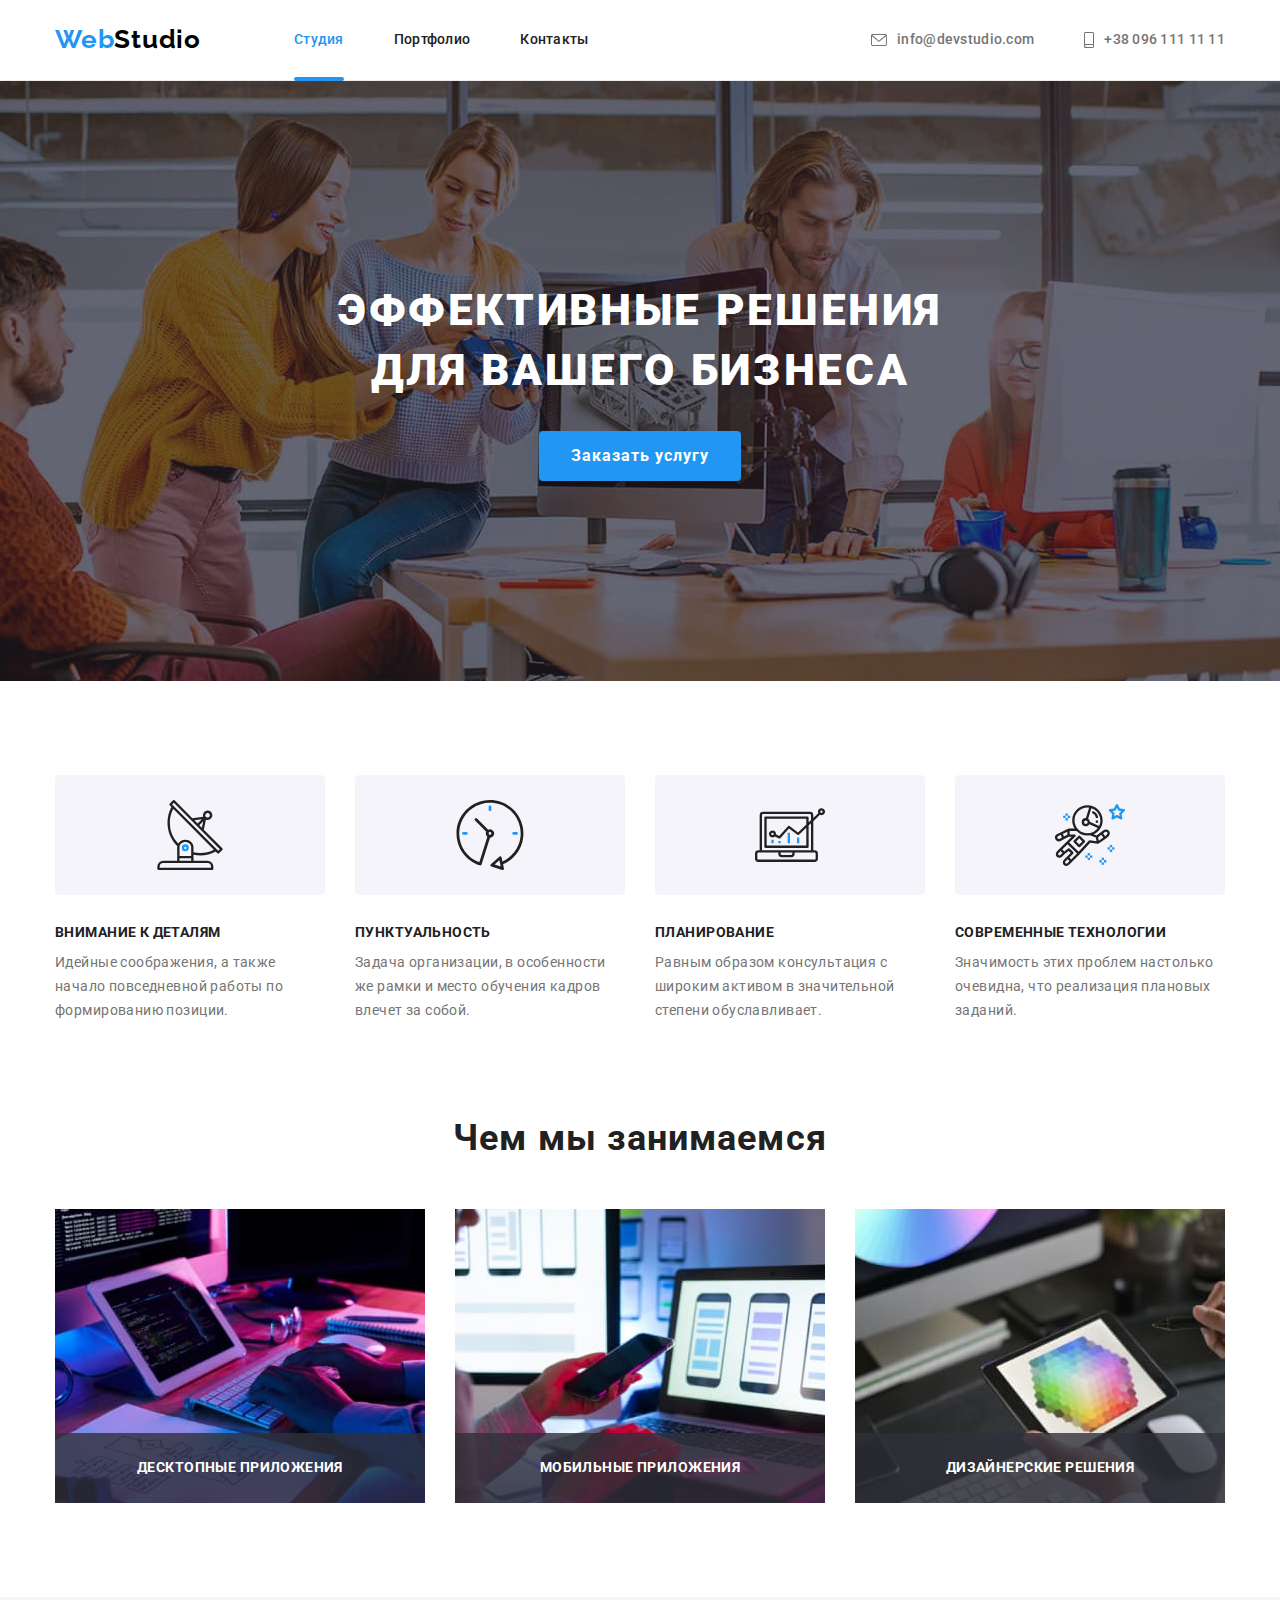
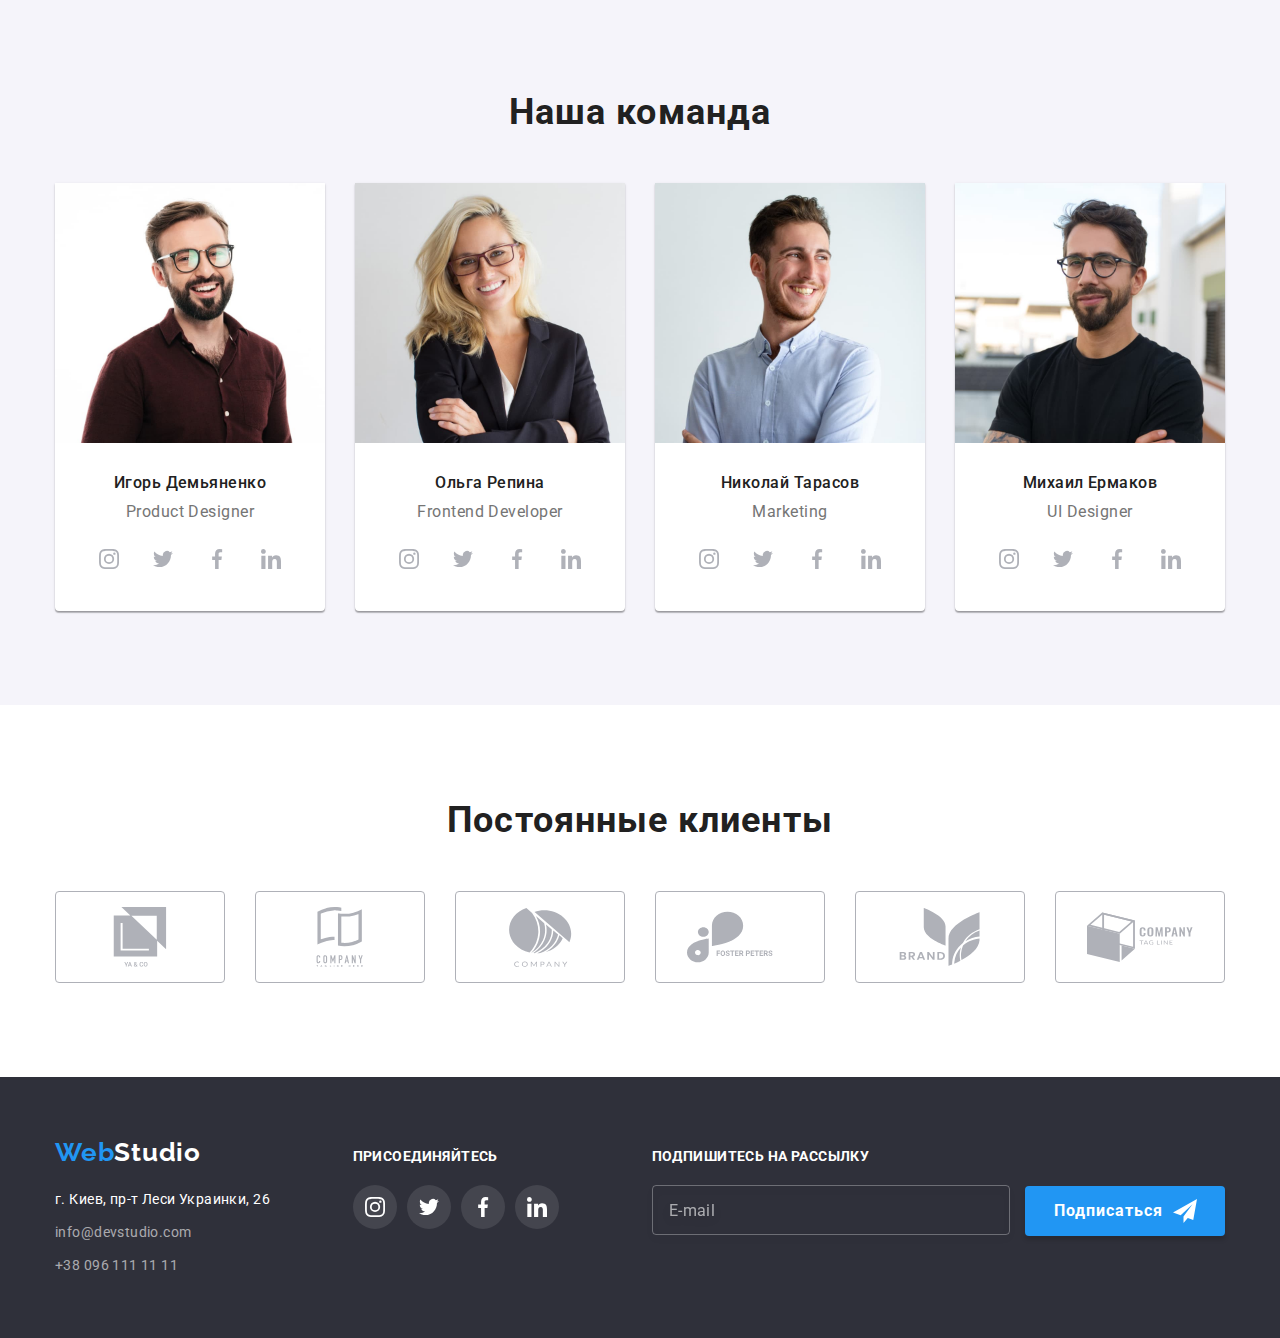
==== index.html @ dd1f1e29 "Исходники для ДЗ" ====
<!DOCTYPE html>
<html lang="ru">
  <head>
    <meta charset="UTF-8" />
    <meta http-equiv="X-UA-Compatible" content="IE=edge" />
    <meta name="description" content="Изучение основ HTML5 для новичков" />
    <title>Студия</title>
    <link rel="preconnect" href="https://fonts.googleapis.com" />
    <link rel="preconnect" href="https://fonts.gstatic.com" crossorigin />
    <link
      href="https://fonts.googleapis.com/css2?family=Raleway:wght@700&family=Roboto:wght@400;500;700;900&display=swap"
      rel="stylesheet"
    />
    <link
      rel="stylesheet"
      href="https://cdnjs.cloudflare.com/ajax/libs/modern-normalize/1.1.0/modern-normalize.min.css"
    />
    <link rel="stylesheet" href="./css/styles.css" />
  </head>
  <body>
    <!--Page header-->

    <header class="header-page">
      <div class="container heder-main">
        <nav class="header-nav">
          <a href="./index.html" class="logo link"> Web<span class="header-logo">Studio</span> </a>

          <ul class="header-list list">
            <li class="header-item">
              <a href="./index.html" class="header-link link current">Студия</a>
            </li>

            <li class="header-item">
              <a href="./portfolio.html" class="header-link link">Портфолио</a>
            </li>

            <li class="header-item"><a href="" class="header-link link">Контакты</a></li>
          </ul>
        </nav>

        <ul class="header-list list">
          <li class="header-item contacts">
            <a href="mailto:info@devstudio.com" class="header-contacts link">
              <svg class="header-icon" width="16" height="12">
                <use href="./images/icons.svg#envelope"></use>
              </svg>

              info@devstudio.com
            </a>
          </li>

          <li class="header-item contacts">
            <a href="tel:+380961111111" class="header-contacts link">
              <svg class="header-icon" width="10" height="16">
                <use href="./images/icons.svg#smartphone"></use>
              </svg>

              +38 096 111 11 11
            </a>
          </li>
        </ul>
      </div>
    </header>

    <!--Main contents studio-->

    <main>
      <!--Hero-->

      <section class="hero-section">
        <div class="hero-overlay">
          <div class="container">
            <h1 class="hero-title">
              Эффективные решения<br />
              для вашего бизнеса
            </h1>

            <button type="button" class="btn-hero" data-modal-open>Заказать услугу</button>
          </div>
        </div>
      </section>

      <!--Features-->

      <section class="section">
        <div class="container">
          <h2 class="visually-hidden">Особенности</h2>

          <ul class="features-list list">
            <li class="features-item">
              <div class="features-thumb">
                <svg class="features-icon" width="70" height="70">
                  <use href="./images/icons.svg#antenna"></use>
                </svg>
              </div>

              <h3 class="features-title">Внимание к деталям</h3>
              <p class="features-text">
                Идейные соображения, а также начало повседневной работы по формированию позиции.
              </p>
            </li>

            <li class="features-item">
              <div class="features-thumb">
                <svg class="features-icon" width="70" height="70">
                  <use href="./images/icons.svg#clock"></use>
                </svg>
              </div>

              <h3 class="features-title">Пунктуальность</h3>
              <p class="features-text">
                Задача организации, в особенности же рамки и место обучения кадров влечет за собой.
              </p>
            </li>

            <li class="features-item">
              <div class="features-thumb">
                <svg class="features-icon" width="70" height="70">
                  <use href="./images/icons.svg#diagram"></use>
                </svg>
              </div>

              <h3 class="features-title">Планирование</h3>
              <p class="features-text">
                Равным образом консультация с широким активом в значительной степени обуславливает.
              </p>
            </li>

            <li class="features-item">
              <div class="features-thumb">
                <svg class="features-icon" width="70" height="70">
                  <use href="./images/icons.svg#astronaut"></use>
                </svg>
              </div>

              <h3 class="features-title">Современные технологии</h3>
              <p class="features-text">
                Значимость этих проблем настолько очевидна, что реализация плановых заданий.
              </p>
            </li>
          </ul>
        </div>
      </section>

      <!--We doing-->

      <section class="section about">
        <div class="container">
          <h2 class="section-title">Чем мы занимаемся</h2>
          <ul class="about-list list">
            <li class="about-item">
              <img src="./images/box/box-1.jpg" alt="Програмист пишет код" width="370" />
              <p class="about-text">Десктопные приложения</p>
            </li>

            <li class="about-item">
              <img
                src="./images/box/box-2.jpg"
                alt="Три телефона на мониторе ноутбука"
                width="370"
              />
              <p class="about-text">Мобильные приложения</p>
            </li>

            <li class="about-item">
              <img
                src="./images/box/box-3.jpg"
                alt="Дизайнер выбирает цвет на планшете"
                width="370"
              />
              <p class="about-text">Дизайнерские решения</p>
            </li>
          </ul>
        </div>
      </section>

      <!--Team-->

      <section class="section team">
        <div class="container">
          <h2 class="section-title">Наша команда</h2>

          <ul class="team-list list">
            <li class="team-item">
              <article class="card-team">
                <div class="card-team-thumb">
                  <img
                    class="team-image"
                    src="./images/team/team-card-1.jpg"
                    alt="Участник команды №1"
                    width="270"
                  />
                </div>

                <div class="card-team-content">
                  <h3 class="team-title">Игорь Демьяненко</h3>
                  <p lang="en" class="team-text">Product Designer</p>

                  <ul class="team-social-list list">
                    <li class="team-social-item">
                      <a
                        href="https://instagram.com/"
                        target="_blank"
                        rel="noreferrer noopener"
                        class="team-social-link link"
                      >
                        <svg class="team-social-icon" width="20" height="20">
                          <use href="./images/icons.svg#instagram"></use>
                        </svg>
                      </a>
                    </li>

                    <li class="team-social-item">
                      <a
                        href="https://twitter.com/"
                        target="_blank"
                        rel="noreferrer noopener"
                        class="team-social-link link"
                      >
                        <svg class="team-social-icon" width="20" height="20">
                          <use href="./images/icons.svg#twitter"></use>
                        </svg>
                      </a>
                    </li>

                    <li class="team-social-item">
                      <a
                        href="https://facebook.com/"
                        target="_blank"
                        rel="noreferrer noopener"
                        class="team-social-link link"
                      >
                        <svg class="team-social-icon" width="20" height="20">
                          <use href="./images/icons.svg#facebook"></use>
                        </svg>
                      </a>
                    </li>

                    <li class="team-social-item">
                      <a
                        href="https://linkedin.com/"
                        target="_blank"
                        rel="noreferrer noopener"
                        class="team-social-link link"
                      >
                        <svg class="team-social-icon" width="20" height="20">
                          <use href="./images/icons.svg#linkedin"></use>
                        </svg>
                      </a>
                    </li>
                  </ul>
                </div>
              </article>
            </li>

            <li class="team-item">
              <article class="card-team">
                <div class="card-team-thumb">
                  <img
                    class="team-image"
                    src="./images/team/team-card-2.jpg"
                    alt="Участник команды №2"
                    width="270"
                  />
                </div>

                <div class="card-team-content">
                  <h3 class="team-title">Ольга Репина</h3>
                  <p lang="en" class="team-text">Frontend Developer</p>

                  <ul class="team-social-list list">
                    <li class="team-social-item">
                      <a
                        href="https://instagram.com/"
                        target="_blank"
                        rel="noreferrer noopener"
                        class="team-social-link link"
                      >
                        <svg class="team-social-icon" width="20" height="20">
                          <use href="./images/icons.svg#instagram"></use>
                        </svg>
                      </a>
                    </li>

                    <li class="team-social-item">
                      <a
                        href="https://twitter.com/"
                        target="_blank"
                        rel="noreferrer noopener"
                        class="team-social-link link"
                      >
                        <svg class="team-social-icon" width="20" height="20">
                          <use href="./images/icons.svg#twitter"></use>
                        </svg>
                      </a>
                    </li>

                    <li class="team-social-item">
                      <a
                        href="https://facebook.com/"
                        target="_blank"
                        rel="noreferrer noopener"
                        class="team-social-link link"
                      >
                        <svg class="team-social-icon" width="20" height="20">
                          <use href="./images/icons.svg#facebook"></use>
                        </svg>
                      </a>
                    </li>

                    <li class="team-social-item">
                      <a
                        href="https://linkedin.com/"
                        target="_blank"
                        rel="noreferrer noopener"
                        class="team-social-link link"
                      >
                        <svg class="team-social-icon" width="20" height="20">
                          <use href="./images/icons.svg#linkedin"></use>
                        </svg>
                      </a>
                    </li>
                  </ul>
                </div>
              </article>
            </li>

            <li class="team-item">
              <article class="card-team">
                <div class="card-team-thumb">
                  <img
                    class="team-image"
                    src="./images/team/team-card-3.jpg"
                    alt="Участник команды №3"
                    width="270"
                  />
                </div>

                <div class="card-team-content">
                  <h3 class="team-title">Николай Тарасов</h3>
                  <p lang="en" class="team-text">Marketing</p>

                  <ul class="team-social-list list">
                    <li class="team-social-item">
                      <a
                        href="https://instagram.com/"
                        target="_blank"
                        rel="noreferrer noopener"
                        class="team-social-link link"
                      >
                        <svg class="team-social-icon" width="20" height="20">
                          <use href="./images/icons.svg#instagram"></use>
                        </svg>
                      </a>
                    </li>

                    <li class="team-social-item">
                      <a
                        href="https://twitter.com/"
                        target="_blank"
                        rel="noreferrer noopener"
                        class="team-social-link link"
                      >
                        <svg class="team-social-icon" width="20" height="20">
                          <use href="./images/icons.svg#twitter"></use>
                        </svg>
                      </a>
                    </li>

                    <li class="team-social-item">
                      <a
                        href="https://facebook.com/"
                        target="_blank"
                        rel="noreferrer noopener"
                        class="team-social-link link"
                      >
                        <svg class="team-social-icon" width="20" height="20">
                          <use href="./images/icons.svg#facebook"></use>
                        </svg>
                      </a>
                    </li>

                    <li class="team-social-item">
                      <a
                        href="https://linkedin.com/"
                        target="_blank"
                        rel="noreferrer noopener"
                        class="team-social-link link"
                      >
                        <svg class="team-social-icon" width="20" height="20">
                          <use href="./images/icons.svg#linkedin"></use>
                        </svg>
                      </a>
                    </li>
                  </ul>
                </div>
              </article>
            </li>

            <li class="team-item">
              <article class="card-team">
                <div class="card-team-thumb">
                  <img
                    class="team-image"
                    src="./images/team/team-card-4.jpg"
                    alt="Участник команды №4"
                    width="270"
                  />
                </div>

                <div class="card-team-content">
                  <h3 class="team-title">Михаил Ермаков</h3>
                  <p lang="en" class="team-text">UI Designer</p>
                  <ul class="team-social-list list">
                    <li class="team-social-item">
                      <a
                        href="https://instagram.com/"
                        target="_blank"
                        rel="noreferrer noopener"
                        class="team-social-link link"
                      >
                        <svg class="team-social-icon" width="20" height="20">
                          <use href="./images/icons.svg#instagram"></use>
                        </svg>
                      </a>
                    </li>

                    <li class="team-social-item">
                      <a
                        href="https://twitter.com/"
                        target="_blank"
                        rel="noreferrer noopener"
                        class="team-social-link link"
                      >
                        <svg class="team-social-icon" width="20" height="20">
                          <use href="./images/icons.svg#twitter"></use>
                        </svg>
                      </a>
                    </li>

                    <li class="team-social-item">
                      <a
                        href="https://facebook.com/"
                        target="_blank"
                        rel="noreferrer noopener"
                        class="team-social-link link"
                      >
                        <svg class="team-social-icon" width="20" height="20">
                          <use href="./images/icons.svg#facebook"></use>
                        </svg>
                      </a>
                    </li>

                    <li class="team-social-item">
                      <a
                        href="https://linkedin.com/"
                        target="_blank"
                        rel="noreferrer noopener"
                        class="team-social-link link"
                      >
                        <svg class="team-social-icon" width="20" height="20">
                          <use href="./images/icons.svg#linkedin"></use>
                        </svg>
                      </a>
                    </li>
                  </ul>
                </div>
              </article>
            </li>
          </ul>
        </div>
      </section>

      <!-- Clients -->

      <section class="section">
        <div class="container">
          <h2 class="section-title">Постоянные клиенты</h2>
          <ul class="client-list list">
            <li class="client-item">
              <a href="" target="_blank" rel="noreferrer noopener" class="client-link link">
                <svg class="client-icon" width="106" height="60">
                  <use href="./images/icons.svg#company-1"></use>
                </svg>
              </a>
            </li>

            <li class="client-item">
              <a href="" target="_blank" rel="noreferrer noopener" class="client-link link">
                <svg class="client-icon" width="106" height="60">
                  <use href="./images/icons.svg#company-2"></use>
                </svg>
              </a>
            </li>

            <li class="client-item">
              <a href="" target="_blank" rel="noreferrer noopener" class="client-link link">
                <svg class="client-icon" width="106" height="60">
                  <use href="./images/icons.svg#company-3"></use>
                </svg>
              </a>
            </li>

            <li class="client-item">
              <a href="" target="_blank" rel="noreferrer noopener" class="client-link link">
                <svg class="client-icon" width="106" height="60">
                  <use href="./images/icons.svg#company-4"></use>
                </svg>
              </a>
            </li>

            <li class="client-item">
              <a href="" target="_blank" rel="noreferrer noopener" class="client-link link">
                <svg class="client-icon" width="106" height="60">
                  <use href="./images/icons.svg#company-5"></use>
                </svg>
              </a>
            </li>

            <li class="client-item">
              <a href="" target="_blank" rel="noreferrer noopener" class="client-link link">
                <svg class="client-icon" width="106" height="60">
                  <use href="./images/icons.svg#company-6"></use>
                </svg>
              </a>
            </li>
          </ul>
        </div>
      </section>
    </main>

    <!--Page footer-->

    <footer class="footer-page">
      <div class="container">
        <div class="footer-box">
          <div class="footer-set">
            <a href="./index.html" class="logo link">
              Web<span class="footer-logo">Studio</span>
            </a>

            <address class="footer-address">
              <ul class="footer-list list">
                <li class="footer-item">
                  <a
                    href="https://goo.gl/maps/FVbxMYwo1FJDWd5VA"
                    target="_blank"
                    rel="noreferrer noopener"
                    class="footer-link link"
                  >
                    г. Киев, пр-т Леси Украинки, 26
                  </a>
                </li>

                <li class="footer-item">
                  <a href="mailto:info@devstudio.com" class="footer-contacts link"
                    >info@devstudio.com</a
                  >
                </li>

                <li class="footer-item">
                  <a href="tel:+380961111111" class="footer-contacts link">+38 096 111 11 11</a>
                </li>
              </ul>
            </address>
          </div>

          <div class="footer-social">
            <b class="footer-text">Присоединяйтесь</b>

            <ul class="footer-social-list list">
              <li class="footer-social-item">
                <a
                  href="https://instagram.com/"
                  target="_blank"
                  rel="noreferrer noopener"
                  class="footer-social-link link"
                >
                  <svg class="footer-social-icon" width="20" height="20">
                    <use href="./images/icons.svg#instagram"></use>
                  </svg>
                </a>
              </li>

              <li class="footer-social-item">
                <a
                  href="https://twitter.com/"
                  target="_blank"
                  rel="noreferrer noopener"
                  class="footer-social-link link"
                >
                  <svg class="footer-social-icon" width="20" height="20">
                    <use href="./images/icons.svg#twitter"></use>
                  </svg>
                </a>
              </li>

              <li class="footer-social-item">
                <a
                  href="https://facebook.com/"
                  target="_blank"
                  rel="noreferrer noopener"
                  class="footer-social-link link"
                >
                  <svg class="footer-social-icon" width="20" height="20">
                    <use href="./images/icons.svg#facebook"></use>
                  </svg>
                </a>
              </li>

              <li class="footer-social-item">
                <a
                  href="https://linkedin.com/"
                  target="_blank"
                  rel="noreferrer noopener"
                  class="footer-social-link link"
                >
                  <svg class="footer-social-icon" width="20" height="20">
                    <use href="./images/icons.svg#linkedin"></use>
                  </svg>
                </a>
              </li>
            </ul>
          </div>

          <div class="footer-form">
            <b class="footer-text">Подпишитесь на рассылку</b>

            <form class="footer-post-form">
              <input class="footer-input" type="email" name="email" placeholder="E-mail" />

              <button type="submit" class="footer-btn">
                Подписаться
                <svg class="footer-form-icon" width="24" height="24">
                  <use href="./images/icons.svg#send"></use>
                </svg>
              </button>
            </form>
          </div>
        </div>
      </div>
    </footer>

    <!--Modal window-->

    <div class="backdrop is-hidden" data-modal>
      <div class="modal">
        <button type="button" class="modal-close" data-modal-close>
          <svg class="modal-icon" width="18" height="18">
            <use href="./images/icons.svg#close"></use>
          </svg>
        </button>

        <p class="modal-title">Оставьте свои данные, мы вам перезвоним</p>

        <form class="modal-form">
          <div class="form-field">
            <label class="input-text" for="user-name">Имя</label>
            <div class="input-wrap">
              <input class="modal-input" type="text" name="user-name" id="user-name" autofocus />
              <svg class="input-icon" width="18" height="18">
                <use href="./images/icons.svg#person"></use>
              </svg>
            </div>
          </div>

          <div class="form-field">
            <label class="input-text" for="user-phone">Телефон</label>
            <div class="input-wrap">
              <input class="modal-input" type="tel" name="user-phone" id="user-phone" />
              <svg class="input-icon" width="18" height="18">
                <use href="./images/icons.svg#phone"></use>
              </svg>
            </div>
          </div>

          <div class="form-field">
            <label class="input-text" for="user-email">Почта</label>
            <div class="input-wrap">
              <input class="modal-input" type="email" name="user-email" id="user-email" />
              <svg class="input-icon" width="18" height="18">
                <use href="./images/icons.svg#email"></use>
              </svg>
            </div>
          </div>

          <div class="form-field-text">
            <label class="input-text" for="user-text">Комментарий</label>
            <textarea
              class="modal-text"
              name="user-text"
              id="user-text"
              placeholder="Введите текст"
            ></textarea>
          </div>

          <div class="form-field-checkbox">
            <input
              type="checkbox"
              class="modal-check visually-hidden"
              name="privacy"
              id="modal-check"
            />
            <label class="modal-privacy" for="modal-check">
              <span class="check-wrap">
                <svg class="check-icon" width="16" height="15">
                  <use href="./images/icons.svg#check"></use>
                </svg>
              </span>
              <span>
                Соглашаюсь с рассылкой и принимаю
                <a href="" target="_blank" class="check-link">Условия договора</a>
              </span>
            </label>
          </div>

          <button type="submit" class="modal-btn">Отправить</button>
        </form>
      </div>
    </div>

    <script src="./js/modal.js"></script>
  </body>
</html>
---- css/styles.css ----
:root {
  --primary-text-color: #757575;
  --title-text-color: #212121;
  --accent-primary-text-color: #2196f3;
  --accent-secondary-text-color: #188ce8;
  --primary-white-color: #ffffff;
  --secondary-white-color: rgba(255, 255, 255, 0.6);
  --primary-black-color: #000000;
  --primary-bc-color: #f5f4fa;
  --primary-fill-color: #AFB1B8;
  --hero-bc-color:#C4C4C4;
  --secondary-bc-color: #2f303a;
  --typical-gap: 30px;  
}

body {
  font-family: 'Roboto', sans-serif;
  font-size: 14px;
  line-height: 1.14;
  letter-spacing: 0.03em;
  background: var(--primary-white-color);
  color: var(--primary-text-color);
}


h1,
h2,
h3,
h4,
h5,
h6,
p {
  margin: 0;
}

ul{
padding: 0;
margin: 0;
}

img {
  display: block;
  max-width: 100%; /*при этом картинка не будет больше оригинального размера*/
  height:auto;
}

.list {
  list-style: none;
 }

.link {
  text-decoration: none;
}

.container {
  width: 1200px;
  padding-left: 15px;
  padding-right: 15px;
  margin: 0 auto;

 /*  outline: 1px solid tomato; */
}

/*скрывает заголовок*/
.visually-hidden {
  position: absolute;
  white-space: nowrap;
  width: 1px;
  height: 1px;
  overflow: hidden;
  border: 0;
  padding: 0;
  clip: rect(0 0 0 0);
  clip-path: inset(50%);
  margin: -1px;
}



/*----------------Page header--------------- */

.header-page {
  border-bottom: 1px solid #ececec;
}

.heder-main {
  display: flex;
  align-items: center;
}

.header-nav {
  display: flex;
  align-items: center;
}

.header-nav .logo {
  display: block;
  padding-top: 24px;
  padding-bottom: 25px;
  margin-right: 93px;
}

/*----------------Logo--------------- */

.logo {
  color: var(--accent-primary-text-color);

  font-family: 'Raleway', sans-serif;
  font-weight: 700;
  font-size: 26px;
  line-height: 1.19;
  letter-spacing: 0.03em;
  
}

.header-logo {
  color: var(--primary-black-color);
}

/*----------------Header-nav--------------- */

.header-list {
  display: flex;
  margin-left: auto;

  font-weight: 500;
  letter-spacing: 0.02em;
}

/*устанавливаем правый маржин. кроме последнего елемента в списке*/
.header-item:not(:last-child) {
  margin-right: 50px;
}

.header-link {
  position: relative;

  display: block;
  padding-top: 32px;
  padding-bottom: 32px;

  color: var(--title-text-color);

  transition: color 250ms cubic-bezier(0.4, 0, 0.2, 1);
}

.header-link.current::after{
  content: '';
  
  display: block;
  width: 100%;
  height: 4px;
  border-radius: 2px;

  position: absolute;

  left: 0;
  bottom: -1px;

  background-color: var(--accent-primary-text-color);
}

.header-link:hover,
.header-link:focus {
  color: var(--accent-primary-text-color);
}

.header-link.link.current {
  color: var(--accent-primary-text-color);
}

/*----------------Heder-Contacts--------------- */

.header-contacts {
  display: flex;
  align-items: center;
  padding-top: 32px;
  padding-bottom: 32px;
  color: var(--primary-text-color);

  transition: color 250ms cubic-bezier(0.4, 0, 0.2, 1);

}

.header-icon {
  margin-right: 10px;
  fill: currentColor; /*цвет наследуется от родителя */
}


.header-contacts:hover,
.header-contacts:focus {
  color: var(--accent-primary-text-color);
}


/*----------------Main contents--------------- */

/*-----Section-----*/

.section {
  padding-top: 94px;
  padding-bottom: 94px;

 /*  outline: 1px solid green; */
}

.section-title {
  margin-top: 0;
  margin-bottom: 50px;

  color: var(--title-text-color);

  font-weight: 700;
  font-size: 36px;
  line-height: 1.17;
  letter-spacing: 0.03em;
  text-align: center;
}

/*----------------Hero--------------- */

.hero-section {
  max-width: 1600px;
  height: 600px;

  padding-top: 200px;
  padding-bottom: 200px;
  margin-left: auto;
  margin-right: auto;
  
  text-align: center;

  background-color: var(--hero-bc-color);
  background-image: linear-gradient(
    to right,
    rgba(47, 48, 58, 0.4),
    rgba(47, 48, 58, 0.4)
  ), url('../images/hero/hero.jpg');
  background-repeat: no-repeat;
  background-position: center;
  background-size: cover;
  

 /*  outline: 1px solid tomato; */
}



.hero-title {
  margin-top: 0;
  margin-bottom: var(--typical-gap);

  color: var(--primary-white-color);

  font-weight: 900;
  font-size: 44px;
  line-height: 1.36;
  letter-spacing: 0.06em;
  text-transform: uppercase;  
}

/*-----Button Hero  -----*/

.btn-hero{
  padding: 10px 32px;
  border: none;
  border-radius: 4px;
  min-width: 200px; /* кнопка неуже чем 200px*/

  box-shadow: 0px 4px 4px rgba(0, 0, 0, 0.15);

  color: var(--primary-white-color);
  background-color: var(--accent-primary-text-color);

  cursor: pointer;

  font-family:inherit;
  font-weight: 700;
  font-size: 16px;
  line-height: 1.88;
  letter-spacing: 0.06em;
  text-align: center;

  transition: background-color 250ms cubic-bezier(0.4, 0, 0.2, 1);
}

.btn-hero:hover,
.btn-hero:focus {
  background-color: var(--accent-secondary-text-color);
}

/*----------------Features--------------- */


.features-list {
  display: flex;
}

.features-item {
  width: 270px;
}

.features-thumb{
  height: 120px;
  border-radius: 4px;
  background-color: var(--primary-bc-color);

  display: flex;
  align-items: center;
  justify-content: center;
  
  margin-bottom: var(--typical-gap);
 }

.features-item:not(:last-child) {
  margin-right: var(--typical-gap);
}


.features-title {
  margin-bottom: 10px;

  color: var(--title-text-color);

  font-weight: 700;
  font-size: 14px;
  line-height: 1.14;
  letter-spacing: 0.03em;
  text-transform: uppercase;
}

.features-text {
  line-height: 1.71;
}

/*----------------About---------------- */


.section.about {
  padding-top: 0;
}

.about-list {
  display: flex;
  justify-content: space-between;
}

.about-item {
  position: relative;

}


.about-text {
  display: flex;
  align-items: center;
  justify-content: center;

  position: absolute;
  
  width: 100%;
  height: 70px;
  
  bottom:0;
  left: 0;
 
  font-weight: 700;
  text-transform: uppercase;

  color: var(--primary-white-color);
  background: rgba(47, 48, 58, 0.8);
}

/*----------------Team---------------- */

.section.team {
  background-color: var(--primary-bc-color);
}

.team-list {
  display: flex;
  flex-wrap: wrap;
  
  margin-top: calc(-1* var(--typical-gap));
  margin-left: calc(-1 * var(--typical-gap));
}

.team-item {
  flex-basis: calc(100% / 4 - var(--typical-gap));
  
  margin-top: var(--typical-gap);
  margin-left: var(--typical-gap); 
}

.card-team{
  background-color: var(--primary-white-color);
  box-shadow: 0px 1px 3px rgba(0, 0, 0, 0.12),
  0px 1px 1px rgba(0, 0, 0, 0.14),
  0px 2px 1px rgba(0, 0, 0, 0.2);
  border-radius: 0px 0px 4px 4px;
}

.card-team-content{
  padding: var(--typical-gap);
    
  text-align: center;
}


.team-title {
  margin-bottom: 10px;

  color: var(--title-text-color);

  font-weight: 500;
  font-size: 16px;
  line-height: 1.19;
  letter-spacing: 0.03em;  
}
.team-text {
  margin-bottom: 16px;

  font-size: 16px;
  line-height: 1.19;
  letter-spacing: 0.03em;
}

/* ----- team-social-links ----- */

.team-social-list{
  display: flex;
  align-items: center;
  justify-content: center;

}

.team-social-item + .team-social-item {
  margin-left: 10px;
}

.team-social-link {
  width: 44px;
  height: 44px;

  display: flex;
  justify-content: center;
  align-items: center;

  border: none;
  border-radius: 50%;

  background-color: transparent;
  fill: var(--primary-fill-color);

  transition: background-color 250ms cubic-bezier(0.4, 0, 0.2, 1),
  fill 250ms cubic-bezier(0.4, 0, 0.2, 1);

}
 
.team-social-link:hover,
.team-social-link:focus {
  background-color:var(--accent-primary-text-color);
  fill: var(--primary-white-color);

}

/*----------------Clients--------------- */

.client-list {
  display: flex;
  align-items: center;
  justify-content: center;

}

.client-item + .client-item {
     
  margin-left: var(--typical-gap);  
}

.client-link {
  width: 170px; 
  height: 92px;

  display: flex;
  align-items: center;
  justify-content: center;

  border: 1px solid var(--primary-fill-color);
  border-radius: 4px;
    
  background-color: transparent;
  fill: var(--primary-fill-color);

  transition: border-color 250ms cubic-bezier(0.4, 0, 0.2, 1),
  fill 250ms cubic-bezier(0.4, 0, 0.2, 1);

}

.client-link:hover,
.client-link:focus {
  border-color: var(--accent-primary-text-color);
  fill: var(--accent-primary-text-color);
}

/*----------------Portfolio--------------- */


/*----Список - Filter---- */


.filter-list {
  display: flex;
  align-items:center;
  justify-content: center;
  
  margin-bottom: 50px;
}

/*устанавливаем правый маржин кроме последнего елемента в списке*/
.filter-item:not(:last-child) {
  margin-right: 8px;
}


.btn {
  padding: 6px 22px;
  border: none;
  border-radius: 4px;
  min-width: 73px;

  background-color: var(--primary-bc-color);
  color: var(--title-text-color);

  font-family: inherit;
  font-weight: 500;
  font-size: 16px;
  line-height: 1.63;
  letter-spacing: 0.03em;
  text-align: center;

  cursor: pointer;

  transition:
  background-color 250ms cubic-bezier(0.4, 0, 0.2, 1),
  color 250ms cubic-bezier(0.4, 0, 0.2, 1),
  box-shadow 250ms cubic-bezier(0.4, 0, 0.2, 1);
  
}

.btn:hover,
.btn:focus {
  background-color: var(--accent-primary-text-color);
  color: var(--primary-white-color);
  box-shadow: 0px 3px 1px rgba(0, 0, 0, 0.1),
  0px 1px 2px rgba(0, 0, 0, 0.08),
  0px 2px 2px rgba(0, 0, 0, 0.12);
}

/*----Список Works---- */


.work-list{
  display: flex;
  flex-wrap: wrap;

  margin-top: calc(-1 * var(--typical-gap));
  margin-left: calc(-1 * var(--typical-gap));    
}

.work-item {
  flex-basis: calc(100% / 3 - var(--typical-gap));
  
  margin-top: var(--typical-gap);
  margin-left: var(--typical-gap);
}

.card-work {
  background-color: var(--primary-white-color);
  border:1px solid #EEEEEE; 
}

.card-work-link {
  display: block;

  transition: box-shadow 250ms cubic-bezier(0.4, 0, 0.2, 1);

}

.card-work-link:hover,
.card-work-link:focus {
  
  box-shadow: 0px 1px 1px rgba(0, 0, 0, 0.12),
  0px 4px 4px rgba(0, 0, 0, 0.06),
  1px 4px 6px rgba(0, 0, 0, 0.16);
}

.card-work-link:hover .card-work-text,
.card-work-link:focus .card-work-text{
  transform: translateY(0)
}

.card-work-thumb {
  position: relative;
  overflow: hidden;
}

.card-work-text {
  
  position: absolute;
  top: 0;
  left: 0;
  
  padding: 63px 24px;

  width: 100%;
  
  font-size: 18px;
  line-height: 1.56;
  letter-spacing: 0.03em;
  
  color:var(--primary-white-color);
  background: rgba(33, 150, 243, 0.9);

  transform: translateY(100%);
  transition: transform 250ms cubic-bezier(0.4, 0, 0.2, 1);
}

.card-work-content {
  padding: 20px 24px;
    
}

.work-title {
  margin-bottom: 4px;

  color: var(--title-text-color);

  font-weight: 700;
  font-size: 18px;
  line-height: 2;
  letter-spacing: 0.06em;   
}

.work-text {
  color: var(--primary-text-color);

  font-size: 16px;
  line-height: 1.88;
  letter-spacing: 0.03em;  
}

/*----------------Page footer--------------- */

.footer-page {
  padding-top: 60px;
  padding-bottom: 60px;

  background-color: var(--secondary-bc-color);
}

.footer-set{
  flex-grow: 1;
}

.footer-item {
  margin-bottom: 9px;
}
.footer-item:last-child {
  margin-bottom: 0;
}

/* -------Footer logo------- */
.footer-logo {
  color: var(--primary-white-color);
}
.footer-address {
  margin-top: 20px;

  font-style: normal;
  line-height: 1.71;
}

.footer-link {
  color: var(--primary-white-color);
  transition: color 250ms cubic-bezier(0.4, 0, 0.2, 1);
  
}
.footer-contacts {
  color: var(--secondary-white-color);
  transition: color 250ms cubic-bezier(0.4, 0, 0.2, 1);
}

.footer-link:hover,
.footer-link:focus {
  color: var(--accent-primary-text-color);
}

.footer-contacts:hover,
.footer-contacts:focus {
  color: var(--accent-primary-text-color);
}

/* ----- Footer-social-links ----- */

.footer-box {
  display: flex;
  align-items: baseline;  
}

.footer-social {
  margin-left: 70px;
 
}

.footer-text {
  display: block;
  margin-bottom: 20px;

  color: var(--primary-white-color);

  text-transform: uppercase;
}

.footer-social-list {
  display: flex;
  align-items: center;
  justify-content: center;
}

.footer-social-item + .footer-social-item{
  margin-left: 10px;  
}

.footer-social-link {
  width: 44px;
  height: 44px;

  display: flex;
  align-items: center;
  justify-content: center;

  border: none;
  border-radius: 50%;

  background-color: rgba(255, 255, 255, 0.1);
  fill: var(--primary-white-color);

  transition: background-color 250ms cubic-bezier(0.4, 0, 0.2, 1);

}

.footer-social-link:hover,
.footer-social-link:focus {
  background-color: var(--accent-primary-text-color);
}

/* ----- Footer-form----- */

.footer-form{
  margin-left: 93px;
}
.footer-input{
  width: 358px;
  height: 50px;

  padding-left: 16px;
  padding-right: 0;
  padding-top: 15px;
  padding-bottom: 15px;


  font-size: 16px;
  line-height: 1.25px;
  letter-spacing: 0.03em;
  color: rgba(255, 255, 255, 0.6);

  border: 1px solid rgba(255, 255, 255, 0.3);
  filter: drop-shadow(0px 4px 4px rgba(0, 0, 0, 0.15));
  border-radius: 4px;
  
  outline: none;
 
  background-color: transparent;
}

.footer-input::placeholder {
  font-size: 16px;
  line-height: 1.25;
  letter-spacing: 0.03em;

  color: rgba(255, 255, 255, 0.6);
} 

.footer-btn {
  display: inline-flex;
  align-items: center;
  
  width: 200px;
  height: 50px;

  margin-left: 12px;
  padding-top: 10px;
  padding-bottom: 10px;
  padding-left: 29px;
  padding-right: 28px;

  font-family: inherit;
  font-weight: 700;
  font-size: 16px;
  line-height: 1.88;
  letter-spacing: 0.06em;

  border: transparent;
  border-radius: 4px;

  color: var(--primary-white-color);
  background-color: var(--accent-primary-text-color);

  box-shadow: 0px 4px 4px rgba(0, 0, 0, 0.15);
  
  cursor: pointer;
  
  transition: background-color 250ms cubic-bezier(0.4, 0, 0.2, 1);
}

.footer-btn:hover,
.footer-btn:focus {
  background-color: var(--accent-secondary-text-color);
}

.footer-form-icon{
  margin-left: 10px;
  fill:var(--primary-white-color)
}

/*--------------Modal window-------------*/

.backdrop {
  position:fixed;
  top: 0;
  left: 0;

  width: 100%;
  height: 100%;

  background-color: rgba(0, 0, 0, 0.2);

  opacity: 1;
  transition: opacity 250ms cubic-bezier(0.4, 0, 0.2, 1),
  visibility 250ms cubic-bezier(0.4, 0, 0.2, 1);
}

.backdrop.is-hidden {
  visibility: hidden;
  opacity: 0;
  pointer-events: none;
}

.modal{
  width: 528px;
  min-height: 581px;

  padding: 40px;

  position: absolute;
  top: 50%;
  left: 50%;
    
  background-color:var(--primary-white-color);

  box-shadow: 0px 1px 3px rgba(0, 0, 0, 0.12),
  0px 1px 1px rgba(0, 0, 0, 0.14),
  0px 2px 1px rgba(0, 0, 0, 0.2);
  border-radius: 4px;
  
  transform: translate(-50%, -50%) scale(1);
  transition: transform 250ms cubic-bezier(0.4, 0, 0.2, 1);
  
}

.backdrop.is-hidden .modal {
  transform: translate(-50%, -50%) scale(0.9);
  
}



.modal-title{

  margin-bottom: 12px;
  font-weight: 700;
  font-size: 20px;
  line-height: 1.15;
  text-align: center;
  letter-spacing: 0.03em;
  
  color:var(--title-text-color);
}

.modal-close {
  position: absolute;
  top: 8px;
  right: 8px;

  display: flex;
  align-items: center;
  justify-content: center;

  padding: 0;

  width: 30px;
  height: 30px;
    
  background-color: var(--primary-white-color);

  border: 1px solid rgba(0, 0, 0, 0.1);
  border-radius: 50%;

  cursor: pointer;
  
  transition: fill 250ms cubic-bezier(0.4, 0, 0.2, 1);
}

.modal-close:hover,
.modal-close:focus {
  fill: var(--accent-primary-text-color);
}

.form-field {
  margin-bottom: 10px;
}

.input-text {
  display: block;
  margin-bottom: 4px;;

  font-size: 12px;
  line-height: 1.17;
  letter-spacing: 0.01em;

}

.input-wrap {
  position: relative;
}

.modal-input{
  width: 100%;
  height: 40px;

  font-size: 12px;
  line-height: 1.17;
  letter-spacing: 0.01em;

  border: 1px solid rgba(33, 33, 33, 0.2);
  border-radius: 4px;
  background-color: transparent;
  
  padding-left: 42px;
  
  outline: none;

  transition: border-color 250ms cubic-bezier(0.4, 0, 0.2, 1);
}

.modal-input:focus,
.modal-text:focus {
  border-color: var(--accent-primary-text-color);
}

.modal-input:focus+.input-icon {
  fill: var(--accent-primary-text-color);
}

.input-icon {
  position: absolute;
  left: 12px;
  top: 50%;
  transform: translateY(-50%);

  transition: fill 250ms cubic-bezier(0.4, 0, 0.2, 1);
}

.form-field-text {
  margin-bottom: 20px;
}
.modal-text {
  display: block;

  width: 100%;
  height: 120px;
  padding: 12px 16px;
  
  border: 1px solid rgba(33, 33, 33, 0.2);
  border-radius: 4px;

  font-size: 12px;
  line-height: 1.17;
  letter-spacing: 0.01em;
  
  background-color: transparent;
  outline: none;
  resize: none;

  transition: border-color 250ms cubic-bezier(0.4, 0, 0.2, 1);
}


.modal-text::placeholder {
  font-size:12px;
  line-height: 1.17;
  letter-spacing: 0.01em;
  
  color: rgba(117, 117, 117, 0.5);
}

.form-field-checkbox{
  margin-bottom: 30px;
}


.modal-privacy{
  display: flex;
  align-items: center;
  justify-content: center;
  cursor: pointer;
  
  line-height: 1.71;
      
}

.modal-privacy .check-wrap {
  width: 16px;
  height: 15px;
 
  border:2px solid var(--title-text-color);
  border-radius: 2px;
   
  display: flex;
  align-items: center;
  justify-content: center;

  transition: background-color 250ms cubic-bezier(0.4, 0, 0.2, 1);
}


.check-wrap{
  margin-right: 8px;
}

.check-icon {
  fill: transparent;
  
  transition: fill 250ms cubic-bezier(0.4, 0, 0.2, 1);
}

.check-link {
  color: var(--accent-primary-text-color);
}

.modal-check:checked+.modal-privacy .check-wrap {
  background-color:var(--accent-primary-text-color);
  border: transparent;
  
}
.modal-check:checked+.modal-privacy .check-icon {
  fill: var(--primary-white-color);
}


.modal-btn {
  display: block;
  margin-left: auto;
  margin-right: auto;

  padding: 10px 32px;
  border: none;
  border-radius: 4px;
  min-width: 200px;
  /* кнопка неуже чем 200px*/

  box-shadow: 0px 4px 4px rgba(0, 0, 0, 0.15);

  color: var(--primary-white-color);
  background-color: var(--accent-primary-text-color);

  cursor: pointer;

  font-family: inherit;
  font-weight: 700;
  font-size: 16px;
  line-height: 1.88;
  letter-spacing: 0.06em;
  text-align: center;

  transition: background-color 250ms cubic-bezier(0.4, 0, 0.2, 1);
}


.modal-btn:hover,
.modal-btn:focus {
  background-color: var(--accent-secondary-text-color);
}
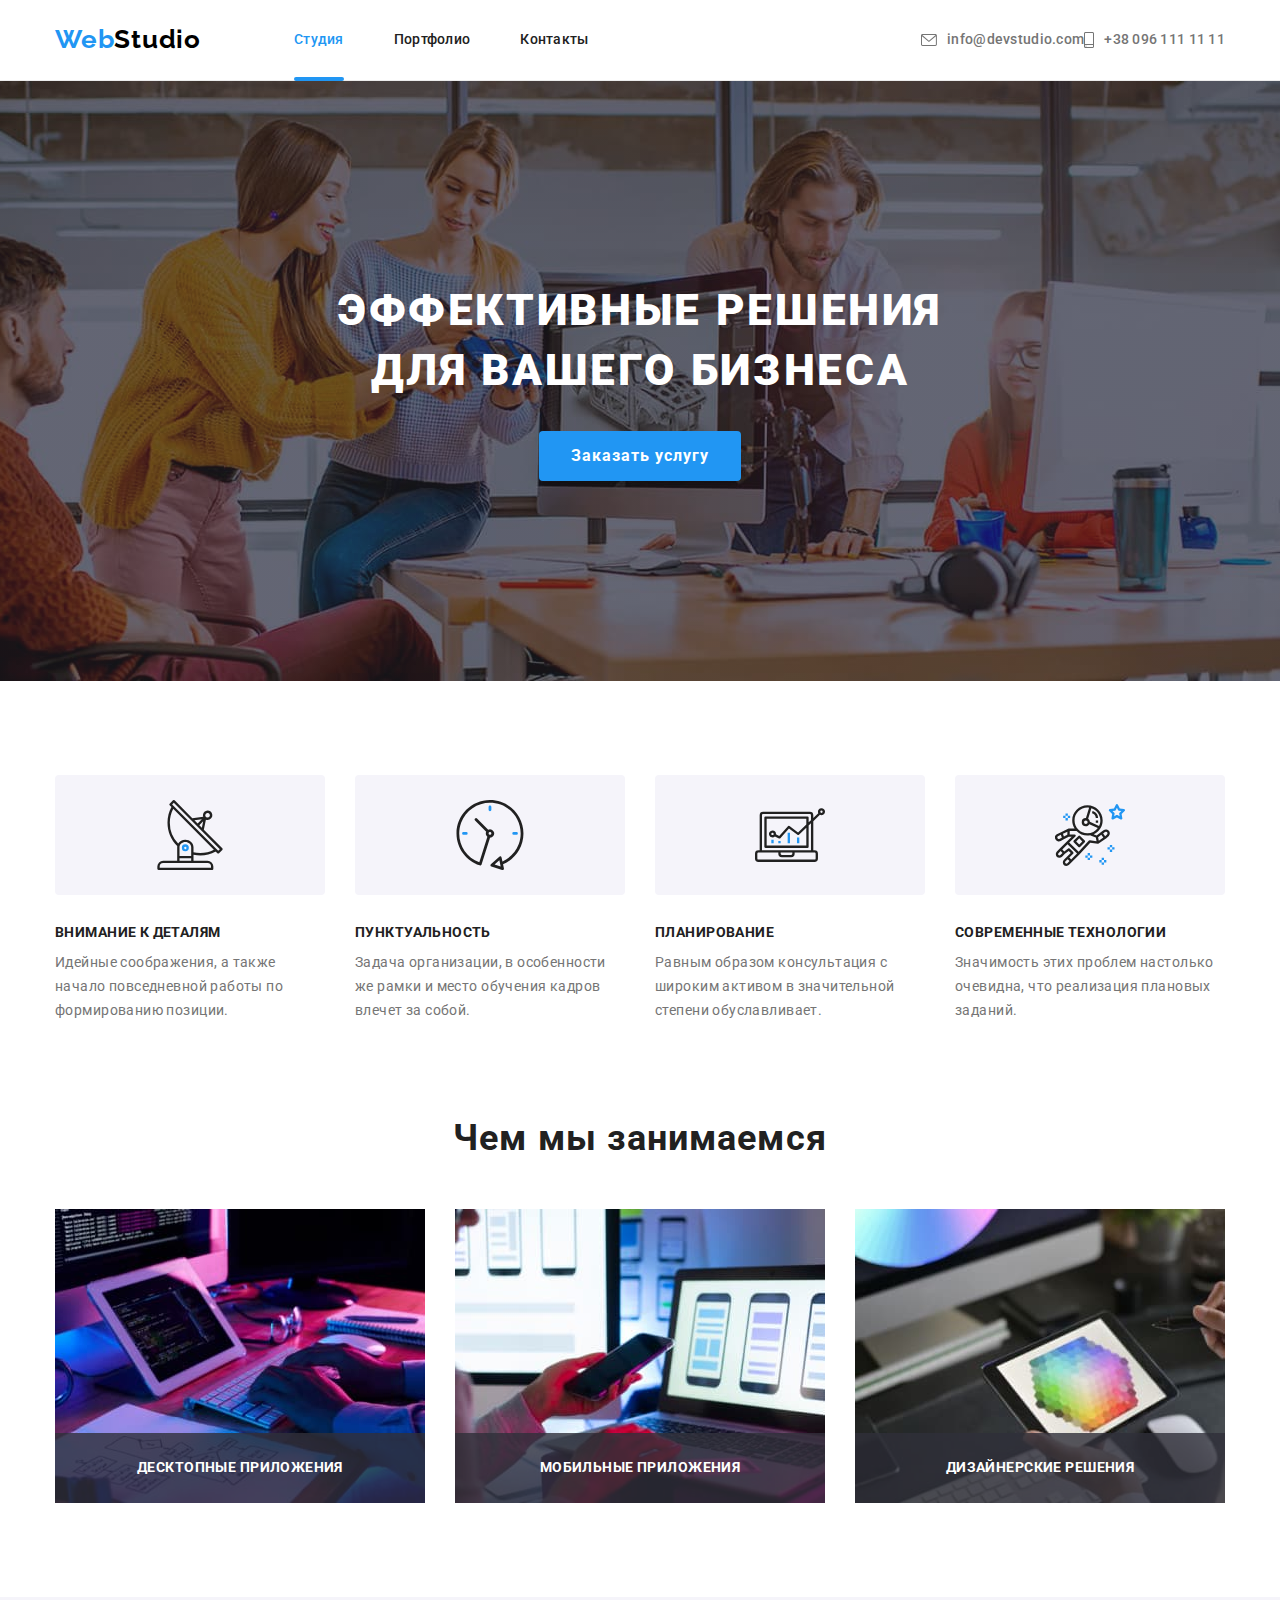
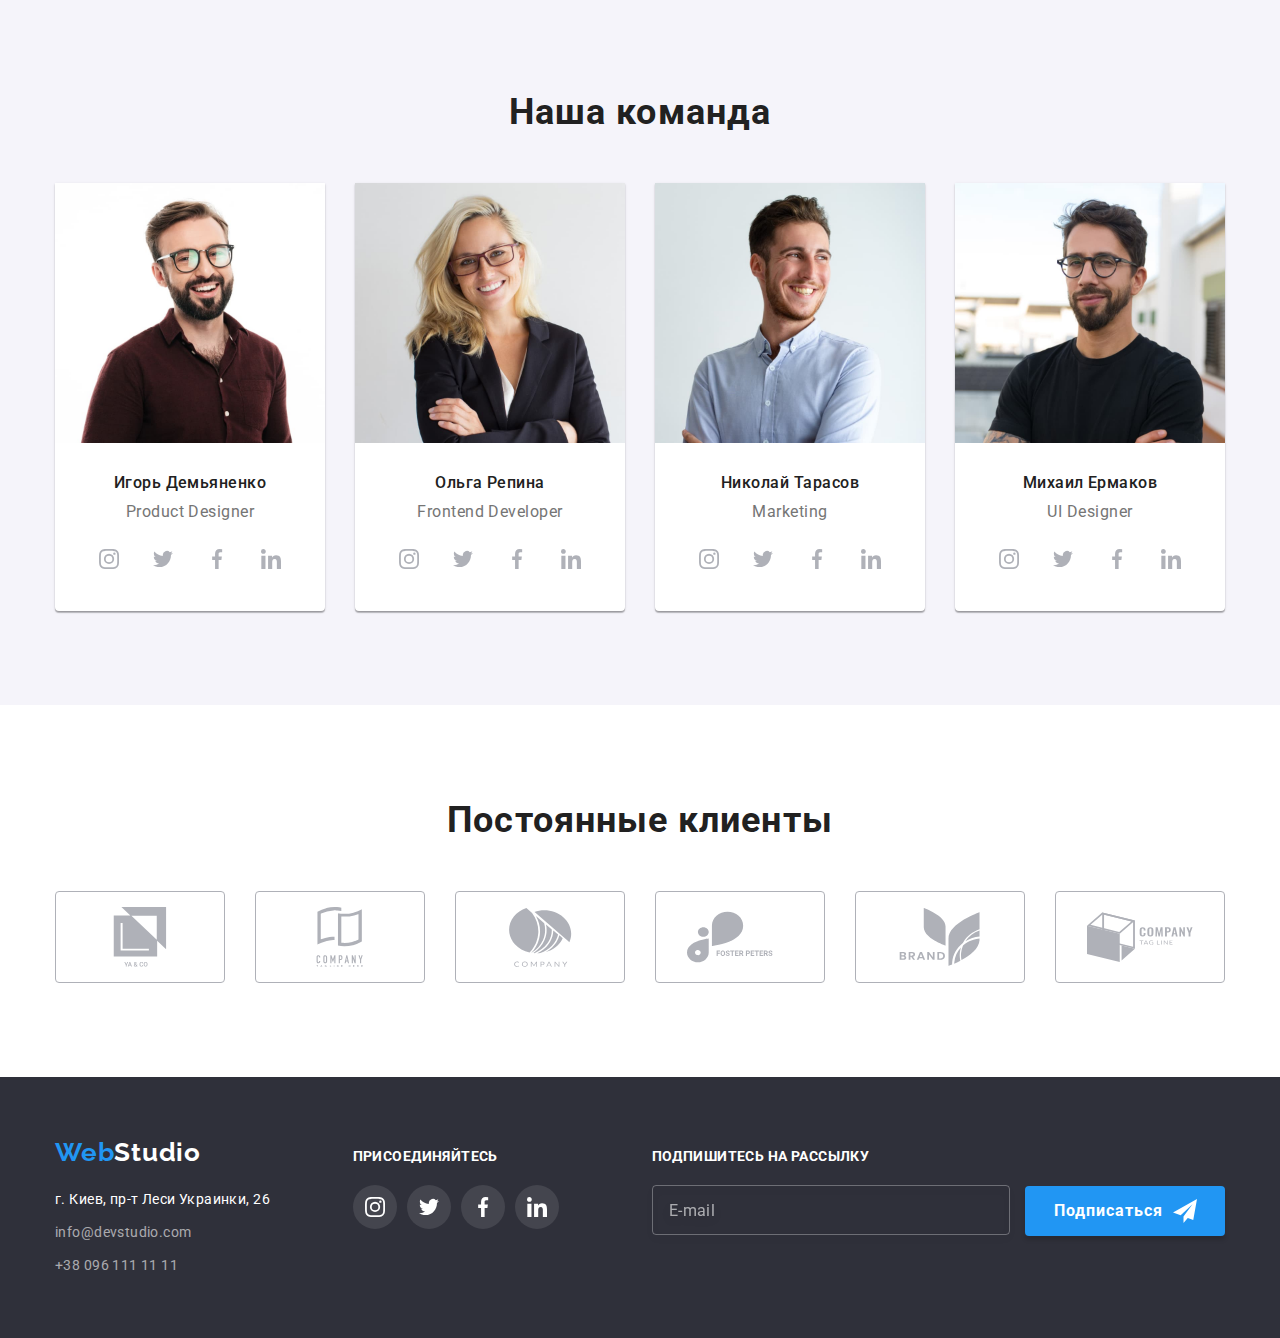
==== commit 4f5ec152: "BEM and SASS" ====
--- a/index.html
+++ b/index.html
@@ -15,33 +15,38 @@
       rel="stylesheet"
       href="https://cdnjs.cloudflare.com/ajax/libs/modern-normalize/1.1.0/modern-normalize.min.css"
     />
-    <link rel="stylesheet" href="./css/styles.css" />
+
+    <link rel="stylesheet" href="./css/main.min.css" />
   </head>
   <body>
     <!--Page header-->
 
-    <header class="header-page">
-      <div class="container heder-main">
-        <nav class="header-nav">
-          <a href="./index.html" class="logo link"> Web<span class="header-logo">Studio</span> </a>
-
-          <ul class="header-list list">
-            <li class="header-item">
-              <a href="./index.html" class="header-link link current">Студия</a>
-            </li>
-
-            <li class="header-item">
-              <a href="./portfolio.html" class="header-link link">Портфолио</a>
-            </li>
-
-            <li class="header-item"><a href="" class="header-link link">Контакты</a></li>
+    <header class="header">
+      <div class="container header__wrap">
+        <nav class="navigation">
+          <a href="./index.html" class="logo navigation__logo link">
+            Web<span class="logo__text--black">Studio</span>
+          </a>
+
+          <ul class="menu-list list">
+            <li class="menu-list__item">
+              <a href="./index.html" class="menu-list__link menu-list__link--current link"
+                >Студия</a
+              >
+            </li>
+
+            <li class="menu-list__item">
+              <a href="./portfolio.html" class="menu-list__link link">Портфолио</a>
+            </li>
+
+            <li class="menu-list__item"><a href="" class="menu-list__link link">Контакты</a></li>
           </ul>
         </nav>
 
-        <ul class="header-list list">
-          <li class="header-item contacts">
-            <a href="mailto:info@devstudio.com" class="header-contacts link">
-              <svg class="header-icon" width="16" height="12">
+        <ul class="contact list">
+          <li class="contact__item">
+            <a href="mailto:info@devstudio.com" class="contact__link link">
+              <svg class="contact__icon" width="16" height="12">
                 <use href="./images/icons.svg#envelope"></use>
               </svg>
 
@@ -49,9 +54,9 @@
             </a>
           </li>
 
-          <li class="header-item contacts">
-            <a href="tel:+380961111111" class="header-contacts link">
-              <svg class="header-icon" width="10" height="16">
+          <li class="contact__item">
+            <a href="tel:+380961111111" class="contact__link link">
+              <svg class="contact__icon" width="10" height="16">
                 <use href="./images/icons.svg#smartphone"></use>
               </svg>
 
@@ -67,74 +72,72 @@
     <main>
       <!--Hero-->
 
-      <section class="hero-section">
-        <div class="hero-overlay">
-          <div class="container">
-            <h1 class="hero-title">
-              Эффективные решения<br />
-              для вашего бизнеса
-            </h1>
-
-            <button type="button" class="btn-hero" data-modal-open>Заказать услугу</button>
-          </div>
+      <section class="hero">
+        <div class="container">
+          <h1 class="hero__title">
+            Эффективные решения<br />
+            для вашего бизнеса
+          </h1>
+
+          <button type="button" class="btn-basic hero__btn" data-modal-open>Заказать услугу</button>
         </div>
       </section>
 
       <!--Features-->
 
-      <section class="section">
+      <section class="features">
         <div class="container">
           <h2 class="visually-hidden">Особенности</h2>
 
           <ul class="features-list list">
-            <li class="features-item">
-              <div class="features-thumb">
-                <svg class="features-icon" width="70" height="70">
+            <li class="features-list__item">
+              <div class="features-list__thumb">
+                <svg class="features-list__icon" width="70" height="70">
                   <use href="./images/icons.svg#antenna"></use>
                 </svg>
               </div>
 
-              <h3 class="features-title">Внимание к деталям</h3>
-              <p class="features-text">
+              <h3 class="features-list__title">Внимание к деталям</h3>
+              <p class="features-list__text">
                 Идейные соображения, а также начало повседневной работы по формированию позиции.
               </p>
             </li>
 
-            <li class="features-item">
-              <div class="features-thumb">
-                <svg class="features-icon" width="70" height="70">
+            <li class="features-list__item">
+              <div class="features-list__thumb">
+                <svg class="features-list__icon" width="70" height="70">
                   <use href="./images/icons.svg#clock"></use>
                 </svg>
               </div>
 
-              <h3 class="features-title">Пунктуальность</h3>
-              <p class="features-text">
+              <h3 class="features-list__title">Пунктуальность</h3>
+              <p class="features-list__text">
                 Задача организации, в особенности же рамки и место обучения кадров влечет за собой.
               </p>
             </li>
 
-            <li class="features-item">
-              <div class="features-thumb">
-                <svg class="features-icon" width="70" height="70">
+            <li class="features-list__item">
+              <div class="features-list__thumb">
+                <svg class="features-list__icon" width="70" height="70">
                   <use href="./images/icons.svg#diagram"></use>
                 </svg>
               </div>
 
-              <h3 class="features-title">Планирование</h3>
-              <p class="features-text">
+              <h3 class="features-list__title">Планирование</h3>
+              <p class="features-list__text">
                 Равным образом консультация с широким активом в значительной степени обуславливает.
               </p>
             </li>
 
-            <li class="features-item">
-              <div class="features-thumb">
-                <svg class="features-icon" width="70" height="70">
+            <li class="features-list__item">
+              <div class="features-list__thumb">
+                <svg class="features-list__icon" width="70" height="70">
                   <use href="./images/icons.svg#astronaut"></use>
                 </svg>
               </div>
 
-              <h3 class="features-title">Современные технологии</h3>
-              <p class="features-text">
+              <h3 class="features-list__title">Современные технологии</h3>
+              <p class="features-list__text">
                 Значимость этих проблем настолько очевидна, что реализация плановых заданий.
               </p>
             </li>
@@ -144,31 +147,31 @@
 
       <!--We doing-->
 
-      <section class="section about">
+      <section class="about">
         <div class="container">
-          <h2 class="section-title">Чем мы занимаемся</h2>
+          <h2 class="about__title">Чем мы занимаемся</h2>
           <ul class="about-list list">
-            <li class="about-item">
+            <li class="about-list__item">
               <img src="./images/box/box-1.jpg" alt="Програмист пишет код" width="370" />
-              <p class="about-text">Десктопные приложения</p>
-            </li>
-
-            <li class="about-item">
+              <p class="about-list__text">Десктопные приложения</p>
+            </li>
+
+            <li class="about-list__item">
               <img
                 src="./images/box/box-2.jpg"
                 alt="Три телефона на мониторе ноутбука"
                 width="370"
               />
-              <p class="about-text">Мобильные приложения</p>
-            </li>
-
-            <li class="about-item">
+              <p class="about-list__text">Мобильные приложения</p>
+            </li>
+
+            <li class="about-list__item">
               <img
                 src="./images/box/box-3.jpg"
                 alt="Дизайнер выбирает цвет на планшете"
                 width="370"
               />
-              <p class="about-text">Дизайнерские решения</p>
+              <p class="about-list__text">Дизайнерские решения</p>
             </li>
           </ul>
         </div>
@@ -176,74 +179,72 @@
 
       <!--Team-->
 
-      <section class="section team">
+      <section class="team">
         <div class="container">
-          <h2 class="section-title">Наша команда</h2>
+          <h2 class="team__title">Наша команда</h2>
 
           <ul class="team-list list">
-            <li class="team-item">
+            <li class="team-list__item">
               <article class="card-team">
-                <div class="card-team-thumb">
-                  <img
-                    class="team-image"
-                    src="./images/team/team-card-1.jpg"
-                    alt="Участник команды №1"
-                    width="270"
-                  />
-                </div>
-
-                <div class="card-team-content">
-                  <h3 class="team-title">Игорь Демьяненко</h3>
-                  <p lang="en" class="team-text">Product Designer</p>
-
-                  <ul class="team-social-list list">
-                    <li class="team-social-item">
-                      <a
-                        href="https://instagram.com/"
-                        target="_blank"
-                        rel="noreferrer noopener"
-                        class="team-social-link link"
-                      >
-                        <svg class="team-social-icon" width="20" height="20">
+                <img
+                  class="card-team_image"
+                  src="./images/team/team-card-1.jpg"
+                  alt="Участник команды №1"
+                  width="270"
+                />
+
+                <div class="card-team__content">
+                  <h3 class="card-team__title">Игорь Демьяненко</h3>
+                  <p lang="en" class="card-team__text">Product Designer</p>
+
+                  <ul class="social list">
+                    <li class="social__item">
+                      <a
+                        href="https://instagram.com/"
+                        target="_blank"
+                        rel="noreferrer noopener"
+                        class="social__link link"
+                      >
+                        <svg class="social__icon" width="20" height="20">
                           <use href="./images/icons.svg#instagram"></use>
                         </svg>
                       </a>
                     </li>
 
-                    <li class="team-social-item">
-                      <a
-                        href="https://twitter.com/"
-                        target="_blank"
-                        rel="noreferrer noopener"
-                        class="team-social-link link"
-                      >
-                        <svg class="team-social-icon" width="20" height="20">
+                    <li class="social__item">
+                      <a
+                        href="https://instagram.com/"
+                        target="_blank"
+                        rel="noreferrer noopener"
+                        class="social__link link"
+                      >
+                        <svg class="social__icon" width="20" height="20">
                           <use href="./images/icons.svg#twitter"></use>
                         </svg>
                       </a>
                     </li>
 
-                    <li class="team-social-item">
-                      <a
-                        href="https://facebook.com/"
-                        target="_blank"
-                        rel="noreferrer noopener"
-                        class="team-social-link link"
-                      >
-                        <svg class="team-social-icon" width="20" height="20">
+                    <li class="social__item">
+                      <a
+                        href="https://instagram.com/"
+                        target="_blank"
+                        rel="noreferrer noopener"
+                        class="social__link link"
+                      >
+                        <svg class="social__icon" width="20" height="20">
                           <use href="./images/icons.svg#facebook"></use>
                         </svg>
                       </a>
                     </li>
 
-                    <li class="team-social-item">
-                      <a
-                        href="https://linkedin.com/"
-                        target="_blank"
-                        rel="noreferrer noopener"
-                        class="team-social-link link"
-                      >
-                        <svg class="team-social-icon" width="20" height="20">
+                    <li class="social__item">
+                      <a
+                        href="https://instagram.com/"
+                        target="_blank"
+                        rel="noreferrer noopener"
+                        class="social__link link"
+                      >
+                        <svg class="social__icon" width="20" height="20">
                           <use href="./images/icons.svg#linkedin"></use>
                         </svg>
                       </a>
@@ -253,69 +254,67 @@
               </article>
             </li>
 
-            <li class="team-item">
+            <li class="team-list__item">
               <article class="card-team">
-                <div class="card-team-thumb">
-                  <img
-                    class="team-image"
-                    src="./images/team/team-card-2.jpg"
-                    alt="Участник команды №2"
-                    width="270"
-                  />
-                </div>
-
-                <div class="card-team-content">
-                  <h3 class="team-title">Ольга Репина</h3>
-                  <p lang="en" class="team-text">Frontend Developer</p>
-
-                  <ul class="team-social-list list">
-                    <li class="team-social-item">
-                      <a
-                        href="https://instagram.com/"
-                        target="_blank"
-                        rel="noreferrer noopener"
-                        class="team-social-link link"
-                      >
-                        <svg class="team-social-icon" width="20" height="20">
+                <img
+                  class="card-teamimage"
+                  src="./images/team/team-card-2.jpg"
+                  alt="Участник команды №2"
+                  width="270"
+                />
+
+                <div class="card-team__content">
+                  <h3 class="card-team__title">Ольга Репина</h3>
+                  <p lang="en" class="card-team__text">Frontend Developer</p>
+
+                  <ul class="social list">
+                    <li class="social__item">
+                      <a
+                        href="https://instagram.com/"
+                        target="_blank"
+                        rel="noreferrer noopener"
+                        class="social__link link"
+                      >
+                        <svg class="social__icon" width="20" height="20">
                           <use href="./images/icons.svg#instagram"></use>
                         </svg>
                       </a>
                     </li>
 
-                    <li class="team-social-item">
-                      <a
-                        href="https://twitter.com/"
-                        target="_blank"
-                        rel="noreferrer noopener"
-                        class="team-social-link link"
-                      >
-                        <svg class="team-social-icon" width="20" height="20">
+                    <li class="social__item">
+                      <a
+                        href="https://instagram.com/"
+                        target="_blank"
+                        rel="noreferrer noopener"
+                        class="social__link link"
+                      >
+                        <svg class="social__icon" width="20" height="20">
                           <use href="./images/icons.svg#twitter"></use>
                         </svg>
                       </a>
                     </li>
 
-                    <li class="team-social-item">
-                      <a
-                        href="https://facebook.com/"
-                        target="_blank"
-                        rel="noreferrer noopener"
-                        class="team-social-link link"
-                      >
-                        <svg class="team-social-icon" width="20" height="20">
+                    <li class="social__item">
+                      <a
+                        href="https://instagram.com/"
+                        target="_blank"
+                        rel="noreferrer noopener"
+                        class="social__link link"
+                      >
+                        <svg class="social__icon" width="20" height="20">
                           <use href="./images/icons.svg#facebook"></use>
                         </svg>
                       </a>
                     </li>
 
-                    <li class="team-social-item">
-                      <a
-                        href="https://linkedin.com/"
-                        target="_blank"
-                        rel="noreferrer noopener"
-                        class="team-social-link link"
-                      >
-                        <svg class="team-social-icon" width="20" height="20">
+                    <li class="social__item">
+                      <a
+                        href="https://instagram.com/"
+                        target="_blank"
+                        rel="noreferrer noopener"
+                        class="social__link link"
+                      >
+                        <svg class="social__icon" width="20" height="20">
                           <use href="./images/icons.svg#linkedin"></use>
                         </svg>
                       </a>
@@ -325,69 +324,67 @@
               </article>
             </li>
 
-            <li class="team-item">
+            <li class="team-list__item">
               <article class="card-team">
-                <div class="card-team-thumb">
-                  <img
-                    class="team-image"
-                    src="./images/team/team-card-3.jpg"
-                    alt="Участник команды №3"
-                    width="270"
-                  />
-                </div>
-
-                <div class="card-team-content">
-                  <h3 class="team-title">Николай Тарасов</h3>
-                  <p lang="en" class="team-text">Marketing</p>
-
-                  <ul class="team-social-list list">
-                    <li class="team-social-item">
-                      <a
-                        href="https://instagram.com/"
-                        target="_blank"
-                        rel="noreferrer noopener"
-                        class="team-social-link link"
-                      >
-                        <svg class="team-social-icon" width="20" height="20">
+                <img
+                  class="team-image"
+                  src="./images/team/team-card-3.jpg"
+                  alt="Участник команды №3"
+                  width="270"
+                />
+
+                <div class="card-team__content">
+                  <h3 class="card-team__title">Николай Тарасов</h3>
+                  <p lang="en" class="card-team__text">Marketing</p>
+
+                  <ul class="social list">
+                    <li class="social__item">
+                      <a
+                        href="https://instagram.com/"
+                        target="_blank"
+                        rel="noreferrer noopener"
+                        class="social__link link"
+                      >
+                        <svg class="social__icon" width="20" height="20">
                           <use href="./images/icons.svg#instagram"></use>
                         </svg>
                       </a>
                     </li>
 
-                    <li class="team-social-item">
-                      <a
-                        href="https://twitter.com/"
-                        target="_blank"
-                        rel="noreferrer noopener"
-                        class="team-social-link link"
-                      >
-                        <svg class="team-social-icon" width="20" height="20">
+                    <li class="social__item">
+                      <a
+                        href="https://instagram.com/"
+                        target="_blank"
+                        rel="noreferrer noopener"
+                        class="social__link link"
+                      >
+                        <svg class="social__icon" width="20" height="20">
                           <use href="./images/icons.svg#twitter"></use>
                         </svg>
                       </a>
                     </li>
 
-                    <li class="team-social-item">
-                      <a
-                        href="https://facebook.com/"
-                        target="_blank"
-                        rel="noreferrer noopener"
-                        class="team-social-link link"
-                      >
-                        <svg class="team-social-icon" width="20" height="20">
+                    <li class="social__item">
+                      <a
+                        href="https://instagram.com/"
+                        target="_blank"
+                        rel="noreferrer noopener"
+                        class="social__link link"
+                      >
+                        <svg class="social__icon" width="20" height="20">
                           <use href="./images/icons.svg#facebook"></use>
                         </svg>
                       </a>
                     </li>
 
-                    <li class="team-social-item">
-                      <a
-                        href="https://linkedin.com/"
-                        target="_blank"
-                        rel="noreferrer noopener"
-                        class="team-social-link link"
-                      >
-                        <svg class="team-social-icon" width="20" height="20">
+                    <li class="social__item">
+                      <a
+                        href="https://instagram.com/"
+                        target="_blank"
+                        rel="noreferrer noopener"
+                        class="social__link link"
+                      >
+                        <svg class="social__icon" width="20" height="20">
                           <use href="./images/icons.svg#linkedin"></use>
                         </svg>
                       </a>
@@ -397,68 +394,67 @@
               </article>
             </li>
 
-            <li class="team-item">
+            <li class="team-list__item">
               <article class="card-team">
-                <div class="card-team-thumb">
-                  <img
-                    class="team-image"
-                    src="./images/team/team-card-4.jpg"
-                    alt="Участник команды №4"
-                    width="270"
-                  />
-                </div>
-
-                <div class="card-team-content">
-                  <h3 class="team-title">Михаил Ермаков</h3>
-                  <p lang="en" class="team-text">UI Designer</p>
-                  <ul class="team-social-list list">
-                    <li class="team-social-item">
-                      <a
-                        href="https://instagram.com/"
-                        target="_blank"
-                        rel="noreferrer noopener"
-                        class="team-social-link link"
-                      >
-                        <svg class="team-social-icon" width="20" height="20">
+                <img
+                  class="team-image"
+                  src="./images/team/team-card-4.jpg"
+                  alt="Участник команды №4"
+                  width="270"
+                />
+
+                <div class="card-team__content">
+                  <h3 class="card-team__title">Михаил Ермаков</h3>
+                  <p lang="en" class="card-team__text">UI Designer</p>
+
+                  <ul class="social list">
+                    <li class="social__item">
+                      <a
+                        href="https://instagram.com/"
+                        target="_blank"
+                        rel="noreferrer noopener"
+                        class="social__link link"
+                      >
+                        <svg class="social__icon" width="20" height="20">
                           <use href="./images/icons.svg#instagram"></use>
                         </svg>
                       </a>
                     </li>
 
-                    <li class="team-social-item">
-                      <a
-                        href="https://twitter.com/"
-                        target="_blank"
-                        rel="noreferrer noopener"
-                        class="team-social-link link"
-                      >
-                        <svg class="team-social-icon" width="20" height="20">
+                    <li class="social__item">
+                      <a
+                        href="https://instagram.com/"
+                        target="_blank"
+                        rel="noreferrer noopener"
+                        class="social__link link"
+                      >
+                        <svg class="social__icon" width="20" height="20">
                           <use href="./images/icons.svg#twitter"></use>
                         </svg>
                       </a>
                     </li>
 
-                    <li class="team-social-item">
-                      <a
-                        href="https://facebook.com/"
-                        target="_blank"
-                        rel="noreferrer noopener"
-                        class="team-social-link link"
-                      >
-                        <svg class="team-social-icon" width="20" height="20">
+                    <li class="social__item">
+                      <a
+                        href="https://instagram.com/"
+                        target="_blank"
+                        rel="noreferrer noopener"
+                        class="social__link link"
+                      >
+                        <svg class="social__icon" width="20" height="20">
                           <use href="./images/icons.svg#facebook"></use>
                         </svg>
                       </a>
                     </li>
 
-                    <li class="team-social-item">
-                      <a
-                        href="https://linkedin.com/"
-                        target="_blank"
-                        rel="noreferrer noopener"
-                        class="team-social-link link"
-                      >
-                        <svg class="team-social-icon" width="20" height="20">
+                    <li class="social__item">
+                      <a
+                        href="https://instagram.com/"
+                        target="_blank"
+                        rel="noreferrer noopener"
+                        class="social__link link"
+                      >
+                        <svg class="social__icon" width="20" height="20">
                           <use href="./images/icons.svg#linkedin"></use>
                         </svg>
                       </a>
@@ -473,53 +469,53 @@
 
       <!-- Clients -->
 
-      <section class="section">
+      <section class="client">
         <div class="container">
-          <h2 class="section-title">Постоянные клиенты</h2>
+          <h2 class="client__title">Постоянные клиенты</h2>
           <ul class="client-list list">
-            <li class="client-item">
-              <a href="" target="_blank" rel="noreferrer noopener" class="client-link link">
-                <svg class="client-icon" width="106" height="60">
+            <li class="client-list__item">
+              <a href="" target="_blank" rel="noreferrer noopener" class="client-list__link link">
+                <svg class="client-list__icon" width="106" height="60">
                   <use href="./images/icons.svg#company-1"></use>
                 </svg>
               </a>
             </li>
 
-            <li class="client-item">
-              <a href="" target="_blank" rel="noreferrer noopener" class="client-link link">
-                <svg class="client-icon" width="106" height="60">
+            <li class="client-list__item">
+              <a href="" target="_blank" rel="noreferrer noopener" class="client-list__link link">
+                <svg class="client-list__icon" width="106" height="60">
                   <use href="./images/icons.svg#company-2"></use>
                 </svg>
               </a>
             </li>
 
-            <li class="client-item">
-              <a href="" target="_blank" rel="noreferrer noopener" class="client-link link">
-                <svg class="client-icon" width="106" height="60">
+            <li class="client-list__item">
+              <a href="" target="_blank" rel="noreferrer noopener" class="client-list__link link">
+                <svg class="client-list__icon" width="106" height="60">
                   <use href="./images/icons.svg#company-3"></use>
                 </svg>
               </a>
             </li>
 
-            <li class="client-item">
-              <a href="" target="_blank" rel="noreferrer noopener" class="client-link link">
-                <svg class="client-icon" width="106" height="60">
+            <li class="client-list__item">
+              <a href="" target="_blank" rel="noreferrer noopener" class="client-list__link link">
+                <svg class="client-list__icon" width="106" height="60">
                   <use href="./images/icons.svg#company-4"></use>
                 </svg>
               </a>
             </li>
 
-            <li class="client-item">
-              <a href="" target="_blank" rel="noreferrer noopener" class="client-link link">
-                <svg class="client-icon" width="106" height="60">
+            <li class="client-list__item">
+              <a href="" target="_blank" rel="noreferrer noopener" class="client-list__link link">
+                <svg class="client-list__icon" width="106" height="60">
                   <use href="./images/icons.svg#company-5"></use>
                 </svg>
               </a>
             </li>
 
-            <li class="client-item">
-              <a href="" target="_blank" rel="noreferrer noopener" class="client-link link">
-                <svg class="client-icon" width="106" height="60">
+            <li class="client-list__item">
+              <a href="" target="_blank" rel="noreferrer noopener" class="client-list__link link">
+                <svg class="cclient-list__icon" width="106" height="60">
                   <use href="./images/icons.svg#company-6"></use>
                 </svg>
               </a>
@@ -531,91 +527,97 @@
 
     <!--Page footer-->
 
-    <footer class="footer-page">
+    <footer class="footer">
       <div class="container">
         <div class="footer-box">
           <div class="footer-set">
             <a href="./index.html" class="logo link">
-              Web<span class="footer-logo">Studio</span>
+              Web<span class="logo__text--white">Studio</span>
             </a>
 
-            <address class="footer-address">
-              <ul class="footer-list list">
-                <li class="footer-item">
+            <address class="address footer-set__address">
+              <ul class="address-list list">
+                <li class="address-list__item">
                   <a
                     href="https://goo.gl/maps/FVbxMYwo1FJDWd5VA"
                     target="_blank"
                     rel="noreferrer noopener"
-                    class="footer-link link"
+                    class="address-list__link link"
                   >
                     г. Киев, пр-т Леси Украинки, 26
                   </a>
                 </li>
 
-                <li class="footer-item">
-                  <a href="mailto:info@devstudio.com" class="footer-contacts link"
+                <li class="address-list__item">
+                  <a
+                    href="mailto:info@devstudio.com"
+                    class="address-list__link address-list__link--color link"
                     >info@devstudio.com</a
                   >
                 </li>
 
-                <li class="footer-item">
-                  <a href="tel:+380961111111" class="footer-contacts link">+38 096 111 11 11</a>
+                <li class="address-list__item">
+                  <a
+                    href="tel:+380961111111"
+                    class="address-list__link address-list__link--color link"
+                    >+38 096 111 11 11</a
+                  >
                 </li>
               </ul>
             </address>
           </div>
 
-          <div class="footer-social">
-            <b class="footer-text">Присоединяйтесь</b>
-
-            <ul class="footer-social-list list">
-              <li class="footer-social-item">
+          <div class="footer__social">
+            <b class="footer__text">Присоединяйтесь</b>
+
+            <ul class="social list">
+              <li class="social__item">
                 <a
                   href="https://instagram.com/"
                   target="_blank"
                   rel="noreferrer noopener"
-                  class="footer-social-link link"
+                  class="social__link social__link--background link"
                 >
-                  <svg class="footer-social-icon" width="20" height="20">
+                  <svg class="social__icon" width="20" height="20">
                     <use href="./images/icons.svg#instagram"></use>
                   </svg>
                 </a>
               </li>
 
-              <li class="footer-social-item">
+              <li class="social__item">
                 <a
-                  href="https://twitter.com/"
+                  href="https://instagram.com/"
                   target="_blank"
                   rel="noreferrer noopener"
-                  class="footer-social-link link"
+                  class="social__link social__link--background link"
                 >
-                  <svg class="footer-social-icon" width="20" height="20">
+                  <svg class="social__icon" width="20" height="20">
                     <use href="./images/icons.svg#twitter"></use>
                   </svg>
                 </a>
               </li>
 
-              <li class="footer-social-item">
+              <li class="social__item">
                 <a
-                  href="https://facebook.com/"
+                  href="https://instagram.com/"
                   target="_blank"
                   rel="noreferrer noopener"
-                  class="footer-social-link link"
+                  class="social__link social__link--background link"
                 >
-                  <svg class="footer-social-icon" width="20" height="20">
+                  <svg class="social__icon" width="20" height="20">
                     <use href="./images/icons.svg#facebook"></use>
                   </svg>
                 </a>
               </li>
 
-              <li class="footer-social-item">
+              <li class="social__item">
                 <a
-                  href="https://linkedin.com/"
+                  href="https://instagram.com/"
                   target="_blank"
                   rel="noreferrer noopener"
-                  class="footer-social-link link"
+                  class="social__link social__link--background link"
                 >
-                  <svg class="footer-social-icon" width="20" height="20">
+                  <svg class="social__icon" width="20" height="20">
                     <use href="./images/icons.svg#linkedin"></use>
                   </svg>
                 </a>
@@ -623,15 +625,15 @@
             </ul>
           </div>
 
-          <div class="footer-form">
-            <b class="footer-text">Подпишитесь на рассылку</b>
-
-            <form class="footer-post-form">
-              <input class="footer-input" type="email" name="email" placeholder="E-mail" />
-
-              <button type="submit" class="footer-btn">
+          <div class="footer__form">
+            <b class="footer__text">Подпишитесь на рассылку</b>
+
+            <form class="post-form">
+              <input class="post-form__input" type="email" name="email" placeholder="E-mail" />
+
+              <button type="submit" class="btn-basic post-form__btn">
                 Подписаться
-                <svg class="footer-form-icon" width="24" height="24">
+                <svg class="btn-basic__icon" width="24" height="24">
                   <use href="./images/icons.svg#send"></use>
                 </svg>
               </button>
@@ -645,76 +647,76 @@
 
     <div class="backdrop is-hidden" data-modal>
       <div class="modal">
-        <button type="button" class="modal-close" data-modal-close>
-          <svg class="modal-icon" width="18" height="18">
+        <button type="button" class="close-btn" data-modal-close>
+          <svg class="close-btn__icon" width="18" height="18">
             <use href="./images/icons.svg#close"></use>
           </svg>
         </button>
 
-        <p class="modal-title">Оставьте свои данные, мы вам перезвоним</p>
+        <p class="modal__title">Оставьте свои данные, мы вам перезвоним</p>
 
         <form class="modal-form">
-          <div class="form-field">
-            <label class="input-text" for="user-name">Имя</label>
-            <div class="input-wrap">
-              <input class="modal-input" type="text" name="user-name" id="user-name" autofocus />
-              <svg class="input-icon" width="18" height="18">
+          <div class="field modal-form__field">
+            <label class="field__label" for="user-name">Имя</label>
+            <div class="field__wrap">
+              <input class="field__input" type="text" name="user-name" id="user-name" autofocus />
+              <svg class="field__icon" width="18" height="18">
                 <use href="./images/icons.svg#person"></use>
               </svg>
             </div>
           </div>
 
-          <div class="form-field">
-            <label class="input-text" for="user-phone">Телефон</label>
-            <div class="input-wrap">
-              <input class="modal-input" type="tel" name="user-phone" id="user-phone" />
-              <svg class="input-icon" width="18" height="18">
+          <div class="field modal-form__field">
+            <label class="field__label" for="user-phone">Телефон</label>
+            <div class="field__wrap">
+              <input class="field__input" type="tel" name="user-phone" id="user-phone" />
+              <svg class="field__icon" width="18" height="18">
                 <use href="./images/icons.svg#phone"></use>
               </svg>
             </div>
           </div>
 
-          <div class="form-field">
-            <label class="input-text" for="user-email">Почта</label>
-            <div class="input-wrap">
-              <input class="modal-input" type="email" name="user-email" id="user-email" />
-              <svg class="input-icon" width="18" height="18">
+          <div class="field modal-form__field">
+            <label class="field__label" for="user-email">Почта</label>
+            <div class="field__wrap">
+              <input class="field__input" type="email" name="user-email" id="user-email" />
+              <svg class="field__icon" width="18" height="18">
                 <use href="./images/icons.svg#email"></use>
               </svg>
             </div>
           </div>
 
-          <div class="form-field-text">
-            <label class="input-text" for="user-text">Комментарий</label>
+          <div class="field modal-form__field--margin">
+            <label class="field__label" for="user-text">Комментарий</label>
             <textarea
-              class="modal-text"
+              class="field__text"
               name="user-text"
               id="user-text"
               placeholder="Введите текст"
             ></textarea>
           </div>
 
-          <div class="form-field-checkbox">
+          <div class="checkbox modal-form__checkbox">
             <input
               type="checkbox"
-              class="modal-check visually-hidden"
-              name="privacy"
-              id="modal-check"
+              class="checkbox__check visually-hidden"
+              name="policy"
+              id="check"
             />
-            <label class="modal-privacy" for="modal-check">
-              <span class="check-wrap">
-                <svg class="check-icon" width="16" height="15">
+            <label class="checkbox__label" for="check">
+              <span class="checkbox__wrap">
+                <svg class="checkbox__icon" width="16" height="15">
                   <use href="./images/icons.svg#check"></use>
                 </svg>
               </span>
               <span>
                 Соглашаюсь с рассылкой и принимаю
-                <a href="" target="_blank" class="check-link">Условия договора</a>
+                <a href="" target="_blank" class="checkbox__link">Условия договора</a>
               </span>
             </label>
           </div>
 
-          <button type="submit" class="modal-btn">Отправить</button>
+          <button type="submit" class="btn-basic modal-form__btn">Отправить</button>
         </form>
       </div>
     </div>
--- a/css/main.min.css
+++ b/css/main.min.css
@@ -0,0 +1 @@
+:root{--primary-text-color: #757575;--title-text-color: #212121;--accent-primary-text-color: #2196f3;--accent-secondary-text-color: #188ce8;--primary-white-color: #ffffff;--secondary-white-color: rgba(255, 255, 255, 0.6);--primary-black-color: #000000;--primary-bc-color: #f5f4fa;--primary-fill-color: #AFB1B8;--hero-bc-color: #C4C4C4;--secondary-bc-color: #2f303a;--typical-gap: 30px}body{font-family:"Roboto",sans-serif;font-size:14px;line-height:1.14;letter-spacing:.03em;background:var(--primary-white-color);color:var(--primary-text-color)}h1,h2,h3,h4,h5,h6,p{margin:0}ul{padding:0;margin:0}img{display:block;max-width:100%;height:auto}.list{list-style:none}.link{text-decoration:none}.visually-hidden{position:absolute;white-space:nowrap;width:1px;height:1px;overflow:hidden;border:0;padding:0;clip:rect(0 0 0 0);clip-path:inset(50%);margin:-1px}.checkbox__label .checkbox__wrap,.checkbox__label,.filter-list,.client-list__link,.client-list,.social__link,.social,.about-list__text,.features-list__thumb,.contact__link,.contact,.menu-list,.navigation,.header__wrap,.close-btn{display:flex;align-items:center}.container{width:1200px;padding-left:15px;padding-right:15px;margin:0 auto}.logo{color:var(--accent-primary-text-color);font-family:"Raleway",sans-serif;font-weight:700;font-size:26px;line-height:1.19;letter-spacing:.03em}.navigation__logo{display:inline-block;padding-top:24px;padding-bottom:25px;margin-right:93px}.logo__text--black{color:var(--primary-black-color)}.logo__text--white{color:var(--primary-white-color)}.btn-basic{min-width:200px;height:50px;border:rgba(0,0,0,0);border-radius:4px;cursor:pointer;font-family:inherit;font-weight:700;font-size:16px;line-height:1.88;letter-spacing:.06em;color:var(--primary-white-color);background-color:var(--accent-primary-text-color);box-shadow:0px 4px 4px rgba(0,0,0,.15);transition:background-color 250ms cubic-bezier(0.4, 0, 0.2, 1)}.btn-basic:hover,.btn-basic:focus{background-color:var(--accent-secondary-text-color)}.btn{padding:6px 22px;border:none;border-radius:4px;min-width:73px;background-color:var(--primary-bc-color);color:var(--title-text-color);font-family:inherit;font-weight:500;font-size:16px;line-height:1.63;letter-spacing:.03em;text-align:center;cursor:pointer;transition:background-color 250ms cubic-bezier(0.4, 0, 0.2, 1),color 250ms cubic-bezier(0.4, 0, 0.2, 1),box-shadow 250ms cubic-bezier(0.4, 0, 0.2, 1)}.btn:hover,.btn:focus{background-color:var(--accent-primary-text-color);color:var(--primary-white-color);box-shadow:0px 3px 1px rgba(0,0,0,.1),0px 1px 2px rgba(0,0,0,.08),0px 2px 2px rgba(0,0,0,.12)}.close-btn{position:absolute;top:8px;right:8px;justify-content:center;padding:0;width:30px;height:30px;background-color:var(--primary-white-color);border:1px solid rgba(0,0,0,.1);border-radius:50%;cursor:pointer;transition:fill 250ms cubic-bezier(0.4, 0, 0.2, 1)}.close-btn:hover,.close-btn:focus{fill:var(--accent-primary-text-color)}.header{border-bottom:1px solid #ececec}.menu-list{font-weight:500;letter-spacing:.02em}.menu-list__item:not(:last-child){margin-right:50px}.menu-list__link{padding-top:32px;padding-bottom:32px;transition:color 250ms cubic-bezier(0.4, 0, 0.2, 1);position:relative;display:block;color:var(--title-text-color)}.menu-list__link:hover,.menu-list__link:focus{color:var(--accent-primary-text-color)}.menu-list__link--current{color:var(--accent-primary-text-color)}.menu-list__link--current::after{content:"";display:block;width:100%;height:4px;border-radius:2px;position:absolute;left:0;bottom:-1px;background-color:var(--accent-primary-text-color)}.contact{margin-left:auto;font-weight:500;letter-spacing:.02em}.contac__item:not(:last-child){margin-right:50px}.contact__link{padding-top:32px;padding-bottom:32px;color:var(--primary-text-color);transition:color 250ms cubic-bezier(0.4, 0, 0.2, 1)}.contact__link:hover,.contact__link:focus{color:var(--accent-primary-text-color)}.contact__icon{margin-right:10px;fill:currentColor}.footer{padding-top:60px;padding-bottom:60px;background-color:var(--secondary-bc-color)}.footer-box{display:flex;align-items:baseline}.footer-set{flex-grow:1}.footer-set__address{margin-top:20px;font-style:normal;line-height:1.71}.address-list__item{margin-bottom:9px}.address-list__item:last-child{margin-bottom:0}.address-list__link{color:var(--primary-white-color);transition:color 250ms cubic-bezier(0.4, 0, 0.2, 1)}.address-list__link:hover,.address-list__link:focus{color:var(--accent-primary-text-color)}.address-list__link--color{color:var(--secondary-white-color)}.footer__social{margin-left:70px}.footer__text{display:block;margin-bottom:20px;color:var(--primary-white-color);text-transform:uppercase}.footer__form{margin-left:93px}.post-form__input{width:358px;height:50px;padding-left:16px;padding-right:0;padding-top:15px;padding-bottom:15px;font-size:16px;line-height:1.25px;letter-spacing:.03em;color:rgba(255,255,255,.6);background-color:rgba(0,0,0,0);border:1px solid rgba(255,255,255,.3);filter:drop-shadow(0px 4px 4px rgba(0, 0, 0, 0.15));border-radius:4px;outline:none}.post-form__input::placeholder{font-size:16px;line-height:1.25;letter-spacing:.03em;color:rgba(255,255,255,.6)}.post-form__btn{display:inline-flex;align-items:center;margin-left:12px;padding-top:10px;padding-bottom:10px;padding-left:29px;padding-right:28px}.btn-basic__icon{margin-left:10px;fill:var(--primary-white-color)}.hero{max-width:1600px;height:600px;padding-top:200px;padding-bottom:200px;margin-left:auto;margin-right:auto;background-color:var(--hero-bc-color);background-image:linear-gradient(to right, rgba(47, 48, 58, 0.4), rgba(47, 48, 58, 0.4)),url("../images/hero/hero.jpg");background-repeat:no-repeat;background-position:center;background-size:cover}.hero__title{margin-top:0;margin-bottom:var(--typical-gap);color:var(--primary-white-color);font-weight:900;font-size:44px;line-height:1.36;letter-spacing:.06em;text-transform:uppercase;text-align:center}.hero__btn{display:block;margin-left:auto;margin-right:auto;padding:10px 32px}.features{padding-top:94px;padding-bottom:94px}.features-list{display:flex}.features-list__item{width:270px}.features-list__item:not(:last-child){margin-right:var(--typical-gap)}.features-list__thumb{height:120px;border-radius:4px;background-color:var(--primary-bc-color);justify-content:center;margin-bottom:var(--typical-gap)}.features-list__title{margin-bottom:10px;color:var(--title-text-color);font-weight:700;font-size:14px;line-height:1.14;letter-spacing:.03em;text-transform:uppercase}.features-list__text{line-height:1.71}.about{padding-bottom:94px}.about__title{margin-top:0;margin-bottom:50px;color:var(--title-text-color);font-weight:700;font-size:36px;line-height:1.17;letter-spacing:.03em;text-align:center}.about-list{display:flex;justify-content:space-between}.about-list__item{position:relative}.about-list__text{justify-content:center;position:absolute;width:100%;height:70px;bottom:0;left:0;font-weight:700;text-transform:uppercase;color:var(--primary-white-color);background:rgba(47,48,58,.8)}.team{padding-top:94px;padding-bottom:94px;background-color:var(--primary-bc-color)}.team__title{margin-top:0;margin-bottom:50px;color:var(--title-text-color);font-weight:700;font-size:36px;line-height:1.17;letter-spacing:.03em;text-align:center}.team-list{display:flex;flex-wrap:wrap;margin-top:calc(-1*var(--typical-gap));margin-left:calc(-1*var(--typical-gap))}.team-list__item{flex-basis:calc(25% - var(--typical-gap));margin-top:var(--typical-gap);margin-left:var(--typical-gap)}.card-team{background-color:var(--primary-white-color);box-shadow:0px 1px 3px rgba(0,0,0,.12),0px 1px 1px rgba(0,0,0,.14),0px 2px 1px rgba(0,0,0,.2);border-radius:0px 0px 4px 4px}.card-team__content{padding:var(--typical-gap);text-align:center}.card-team__title{margin-bottom:10px;color:var(--title-text-color);font-weight:500;font-size:16px;line-height:1.19;letter-spacing:.03em}.card-team__text{margin-bottom:16px;font-size:16px;line-height:1.19;letter-spacing:.03em}.social{justify-content:center}.social__item+.social__item{margin-left:10px}.social__link{width:44px;height:44px;justify-content:center;border:none;border-radius:50%;background-color:rgba(0,0,0,0);fill:var(--primary-fill-color);transition:background-color 250ms cubic-bezier(0.4, 0, 0.2, 1),fill 250ms cubic-bezier(0.4, 0, 0.2, 1)}.social__link:hover,.social__link:focus{background-color:var(--accent-primary-text-color);fill:var(--primary-white-color)}.social__link--background{background-color:rgba(255,255,255,.1);fill:var(--primary-white-color)}.client{padding-top:94px;padding-bottom:94px}.client__title{margin-top:0;margin-bottom:50px;color:var(--title-text-color);font-weight:700;font-size:36px;line-height:1.17;letter-spacing:.03em;text-align:center}.client-list{justify-content:center}.client-list__item+.client-list__item{margin-left:var(--typical-gap)}.client-list__link{width:170px;height:92px;justify-content:center;border:1px solid var(--primary-fill-color);border-radius:4px;background-color:rgba(0,0,0,0);fill:var(--primary-fill-color);transition:border-color 250ms cubic-bezier(0.4, 0, 0.2, 1),fill 250ms cubic-bezier(0.4, 0, 0.2, 1)}.client-list__link:hover,.client-list__link:focus{border-color:var(--accent-primary-text-color);fill:var(--accent-primary-text-color)}.portfolio{padding-top:94px;padding-bottom:94px}.filter-list{justify-content:center;margin-bottom:50px}.filter-item:not(:last-child){margin-right:8px}.work-list{display:flex;flex-wrap:wrap;margin-top:calc(-1*var(--typical-gap));margin-left:calc(-1*var(--typical-gap))}.work-item{flex-basis:calc(33.3333333333% - var(--typical-gap));margin-top:var(--typical-gap);margin-left:var(--typical-gap)}.card-work{background-color:var(--primary-white-color);border:1px solid #eee}.card-work-link{display:block;transition:box-shadow 250ms cubic-bezier(0.4, 0, 0.2, 1)}.card-work-link:hover,.card-work-link:focus{box-shadow:0px 1px 1px rgba(0,0,0,.12),0px 4px 4px rgba(0,0,0,.06),1px 4px 6px rgba(0,0,0,.16)}.card-work-thumb{position:relative;overflow:hidden}.card-work-text{position:absolute;top:0;left:0;padding:63px 24px;width:100%;font-size:18px;line-height:1.56;letter-spacing:.03em;color:var(--primary-white-color);background:rgba(33,150,243,.9);transform:translateY(100%);transition:transform 250ms cubic-bezier(0.4, 0, 0.2, 1)}.card-work-link:hover .card-work-text,.card-work-link:focus .card-work-text{transform:translateY(0)}.card-work-content{padding:20px 24px}.work-title{margin-bottom:4px;color:var(--title-text-color);font-weight:700;font-size:18px;line-height:2;letter-spacing:.06em}.work-text{color:var(--primary-text-color);font-size:16px;line-height:1.88;letter-spacing:.03em}.backdrop{position:fixed;top:0;left:0;width:100%;height:100%;background-color:rgba(0,0,0,.2);opacity:1;transition:opacity 250ms cubic-bezier(0.4, 0, 0.2, 1),visibility 250ms cubic-bezier(0.4, 0, 0.2, 1)}.backdrop.is-hidden{visibility:hidden;opacity:0;pointer-events:none}.modal{width:528px;min-height:581px;padding:40px;position:absolute;top:50%;left:50%;background-color:var(--primary-white-color);box-shadow:0px 1px 3px rgba(0,0,0,.12),0px 1px 1px rgba(0,0,0,.14),0px 2px 1px rgba(0,0,0,.2);border-radius:4px;transform:translate(-50%, -50%) scale(1);transition:transform 250ms cubic-bezier(0.4, 0, 0.2, 1)}.backdrop.is-hidden .modal{transform:translate(-50%, -50%) scale(0.9)}.modal__title{margin-bottom:12px;font-weight:700;font-size:20px;line-height:1.15;letter-spacing:.03em;text-align:center;color:var(--title-text-color)}.modal-form__field{margin-bottom:10px}.modal-form__field--margin{margin-bottom:20px}.modal-form__checkbox{margin-bottom:30px}.modal-form__btn{display:block;margin-left:auto;margin-right:auto;padding:10px 56px}.field__label{display:block;margin-bottom:4px;font-size:12px;line-height:1.17;letter-spacing:.01em}.field__wrap{position:relative}.field__input{width:100%;height:40px;font-size:12px;line-height:1.17;letter-spacing:.01em;border:1px solid rgba(33,33,33,.2);border-radius:4px;background-color:rgba(0,0,0,0);padding-left:42px;outline:none;transition:border-color 250ms cubic-bezier(0.4, 0, 0.2, 1)}.field__input:focus{border-color:var(--accent-primary-text-color)}.field__icon{position:absolute;left:12px;top:50%;transform:translateY(-50%);transition:fill 250ms cubic-bezier(0.4, 0, 0.2, 1)}.field__input:focus+.field__icon{fill:var(--accent-primary-text-color)}.field__text{display:block;width:100%;height:120px;padding:12px 16px;border:1px solid rgba(33,33,33,.2);border-radius:4px;font-size:12px;line-height:1.17;letter-spacing:.01em;background-color:rgba(0,0,0,0);outline:none;resize:none;transition:border-color 250ms cubic-bezier(0.4, 0, 0.2, 1)}.field__text::placeholder{font-size:12px;line-height:1.17;letter-spacing:.01em;color:rgba(117,117,117,.5)}.field__text:focus{border-color:var(--accent-primary-text-color)}.checkbox__label{justify-content:center;cursor:pointer;line-height:1.71}.checkbox__label .checkbox__wrap{margin-right:8px;width:16px;height:15px;border:2px solid var(--title-text-color);border-radius:2px;justify-content:center;transition:background-color 250ms cubic-bezier(0.4, 0, 0.2, 1)}.checkbox__icon{fill:rgba(0,0,0,0);transition:fill 250ms cubic-bezier(0.4, 0, 0.2, 1)}.checkbox__link{color:var(--accent-primary-text-color)}.checkbox__check:checked+.checkbox__label .checkbox__wrap{background-color:var(--accent-primary-text-color);border:rgba(0,0,0,0)}.checkbox__check:checked+.checkbox__label .checkbox__icon{fill:var(--primary-white-color)}/*# sourceMappingURL=main.min.css.map */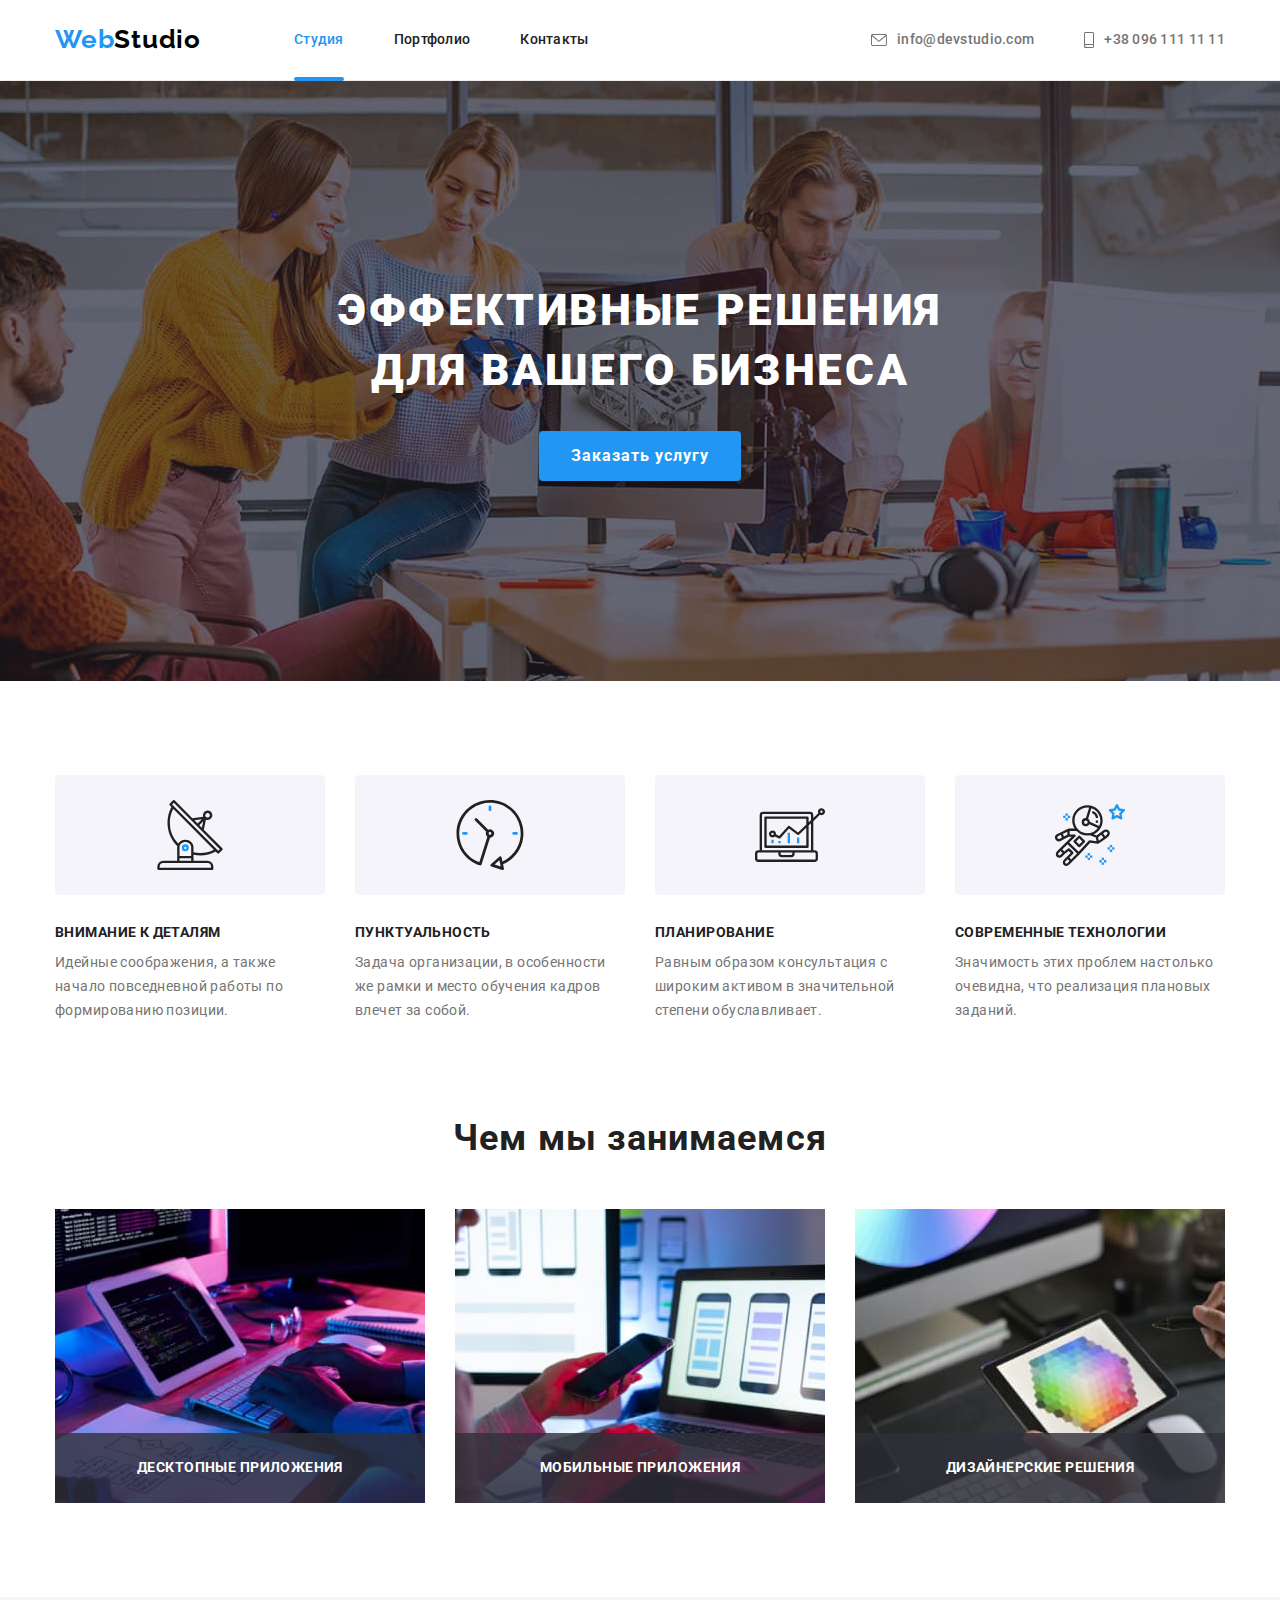
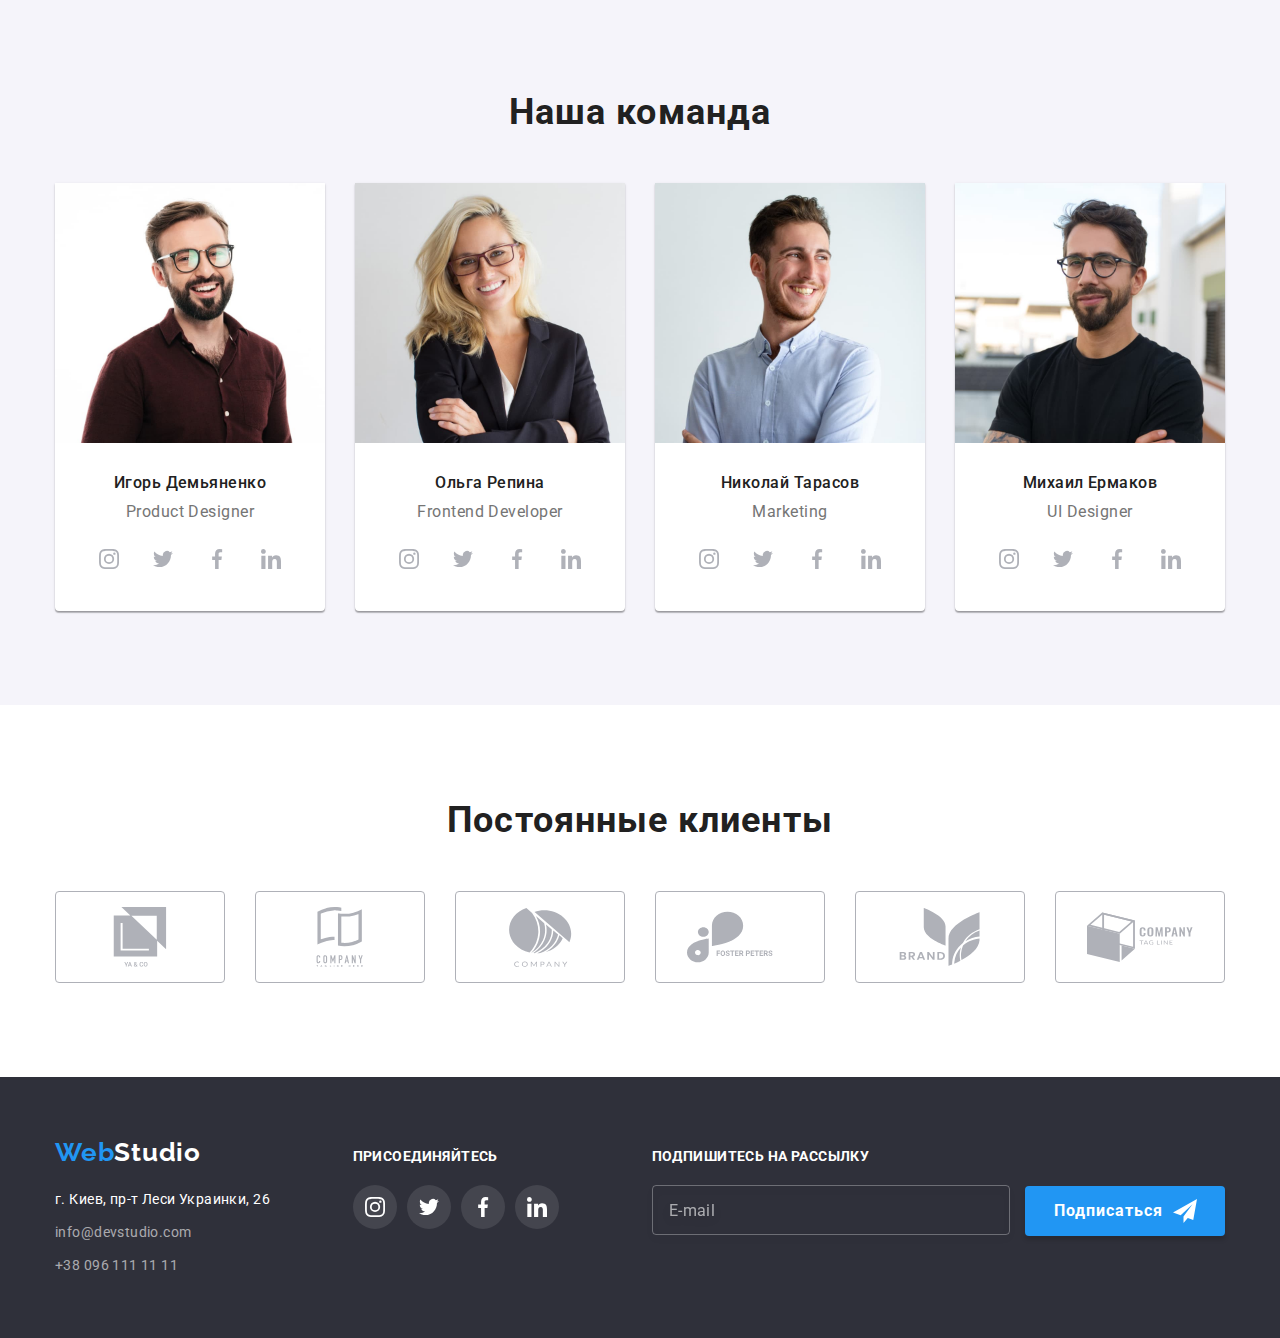
==== commit d65e3d3b: "Исправления после проверки ДЗ" ====
--- a/index.html
+++ b/index.html
@@ -22,30 +22,28 @@
     <!--Page header-->
 
     <header class="header">
-      <div class="container header__wrap">
+      <div class="container header__container">
         <nav class="navigation">
-          <a href="./index.html" class="logo navigation__logo link">
-            Web<span class="logo__text--black">Studio</span>
+          <a href="./index.html" class="logo header__logo">
+            Web<span class="logo__studio">Studio</span>
           </a>
 
           <ul class="menu-list list">
             <li class="menu-list__item">
-              <a href="./index.html" class="menu-list__link menu-list__link--current link"
-                >Студия</a
-              >
+              <a href="./index.html" class="menu-list__link menu-list__link--current">Студия</a>
             </li>
 
             <li class="menu-list__item">
-              <a href="./portfolio.html" class="menu-list__link link">Портфолио</a>
-            </li>
-
-            <li class="menu-list__item"><a href="" class="menu-list__link link">Контакты</a></li>
+              <a href="./portfolio.html" class="menu-list__link">Портфолио</a>
+            </li>
+
+            <li class="menu-list__item"><a href="" class="menu-list__link">Контакты</a></li>
           </ul>
         </nav>
 
         <ul class="contact list">
           <li class="contact__item">
-            <a href="mailto:info@devstudio.com" class="contact__link link">
+            <a href="mailto:info@devstudio.com" class="contact__link">
               <svg class="contact__icon" width="16" height="12">
                 <use href="./images/icons.svg#envelope"></use>
               </svg>
@@ -55,7 +53,7 @@
           </li>
 
           <li class="contact__item">
-            <a href="tel:+380961111111" class="contact__link link">
+            <a href="tel:+380961111111" class="contact__link">
               <svg class="contact__icon" width="10" height="16">
                 <use href="./images/icons.svg#smartphone"></use>
               </svg>
@@ -85,7 +83,7 @@
 
       <!--Features-->
 
-      <section class="features">
+      <section class="section">
         <div class="container">
           <h2 class="visually-hidden">Особенности</h2>
 
@@ -147,9 +145,9 @@
 
       <!--We doing-->
 
-      <section class="about">
+      <section class="section section--no-padding-top">
         <div class="container">
-          <h2 class="about__title">Чем мы занимаемся</h2>
+          <h2 class="section__title">Чем мы занимаемся</h2>
           <ul class="about-list list">
             <li class="about-list__item">
               <img src="./images/box/box-1.jpg" alt="Програмист пишет код" width="370" />
@@ -179,15 +177,15 @@
 
       <!--Team-->
 
-      <section class="team">
+      <section class="section section--primary-bc">
         <div class="container">
-          <h2 class="team__title">Наша команда</h2>
+          <h2 class="section__title">Наша команда</h2>
 
           <ul class="team-list list">
             <li class="team-list__item">
               <article class="card-team">
                 <img
-                  class="card-team_image"
+                  class="card-team__image"
                   src="./images/team/team-card-1.jpg"
                   alt="Участник команды №1"
                   width="270"
@@ -203,7 +201,7 @@
                         href="https://instagram.com/"
                         target="_blank"
                         rel="noreferrer noopener"
-                        class="social__link link"
+                        class="social__link"
                       >
                         <svg class="social__icon" width="20" height="20">
                           <use href="./images/icons.svg#instagram"></use>
@@ -216,7 +214,7 @@
                         href="https://instagram.com/"
                         target="_blank"
                         rel="noreferrer noopener"
-                        class="social__link link"
+                        class="social__link"
                       >
                         <svg class="social__icon" width="20" height="20">
                           <use href="./images/icons.svg#twitter"></use>
@@ -229,7 +227,7 @@
                         href="https://instagram.com/"
                         target="_blank"
                         rel="noreferrer noopener"
-                        class="social__link link"
+                        class="social__link"
                       >
                         <svg class="social__icon" width="20" height="20">
                           <use href="./images/icons.svg#facebook"></use>
@@ -242,7 +240,7 @@
                         href="https://instagram.com/"
                         target="_blank"
                         rel="noreferrer noopener"
-                        class="social__link link"
+                        class="social__link"
                       >
                         <svg class="social__icon" width="20" height="20">
                           <use href="./images/icons.svg#linkedin"></use>
@@ -257,7 +255,7 @@
             <li class="team-list__item">
               <article class="card-team">
                 <img
-                  class="card-teamimage"
+                  class="card-team__image"
                   src="./images/team/team-card-2.jpg"
                   alt="Участник команды №2"
                   width="270"
@@ -273,7 +271,7 @@
                         href="https://instagram.com/"
                         target="_blank"
                         rel="noreferrer noopener"
-                        class="social__link link"
+                        class="social__link"
                       >
                         <svg class="social__icon" width="20" height="20">
                           <use href="./images/icons.svg#instagram"></use>
@@ -286,7 +284,7 @@
                         href="https://instagram.com/"
                         target="_blank"
                         rel="noreferrer noopener"
-                        class="social__link link"
+                        class="social__link"
                       >
                         <svg class="social__icon" width="20" height="20">
                           <use href="./images/icons.svg#twitter"></use>
@@ -299,7 +297,7 @@
                         href="https://instagram.com/"
                         target="_blank"
                         rel="noreferrer noopener"
-                        class="social__link link"
+                        class="social__link"
                       >
                         <svg class="social__icon" width="20" height="20">
                           <use href="./images/icons.svg#facebook"></use>
@@ -312,7 +310,7 @@
                         href="https://instagram.com/"
                         target="_blank"
                         rel="noreferrer noopener"
-                        class="social__link link"
+                        class="social__link"
                       >
                         <svg class="social__icon" width="20" height="20">
                           <use href="./images/icons.svg#linkedin"></use>
@@ -327,7 +325,7 @@
             <li class="team-list__item">
               <article class="card-team">
                 <img
-                  class="team-image"
+                  class="card-team__image"
                   src="./images/team/team-card-3.jpg"
                   alt="Участник команды №3"
                   width="270"
@@ -343,7 +341,7 @@
                         href="https://instagram.com/"
                         target="_blank"
                         rel="noreferrer noopener"
-                        class="social__link link"
+                        class="social__link"
                       >
                         <svg class="social__icon" width="20" height="20">
                           <use href="./images/icons.svg#instagram"></use>
@@ -356,7 +354,7 @@
                         href="https://instagram.com/"
                         target="_blank"
                         rel="noreferrer noopener"
-                        class="social__link link"
+                        class="social__link"
                       >
                         <svg class="social__icon" width="20" height="20">
                           <use href="./images/icons.svg#twitter"></use>
@@ -369,7 +367,7 @@
                         href="https://instagram.com/"
                         target="_blank"
                         rel="noreferrer noopener"
-                        class="social__link link"
+                        class="social__link"
                       >
                         <svg class="social__icon" width="20" height="20">
                           <use href="./images/icons.svg#facebook"></use>
@@ -382,7 +380,7 @@
                         href="https://instagram.com/"
                         target="_blank"
                         rel="noreferrer noopener"
-                        class="social__link link"
+                        class="social__link"
                       >
                         <svg class="social__icon" width="20" height="20">
                           <use href="./images/icons.svg#linkedin"></use>
@@ -397,7 +395,7 @@
             <li class="team-list__item">
               <article class="card-team">
                 <img
-                  class="team-image"
+                  class="card-team__image"
                   src="./images/team/team-card-4.jpg"
                   alt="Участник команды №4"
                   width="270"
@@ -413,7 +411,7 @@
                         href="https://instagram.com/"
                         target="_blank"
                         rel="noreferrer noopener"
-                        class="social__link link"
+                        class="social__link"
                       >
                         <svg class="social__icon" width="20" height="20">
                           <use href="./images/icons.svg#instagram"></use>
@@ -426,7 +424,7 @@
                         href="https://instagram.com/"
                         target="_blank"
                         rel="noreferrer noopener"
-                        class="social__link link"
+                        class="social__link"
                       >
                         <svg class="social__icon" width="20" height="20">
                           <use href="./images/icons.svg#twitter"></use>
@@ -439,7 +437,7 @@
                         href="https://instagram.com/"
                         target="_blank"
                         rel="noreferrer noopener"
-                        class="social__link link"
+                        class="social__link"
                       >
                         <svg class="social__icon" width="20" height="20">
                           <use href="./images/icons.svg#facebook"></use>
@@ -452,7 +450,7 @@
                         href="https://instagram.com/"
                         target="_blank"
                         rel="noreferrer noopener"
-                        class="social__link link"
+                        class="social__link"
                       >
                         <svg class="social__icon" width="20" height="20">
                           <use href="./images/icons.svg#linkedin"></use>
@@ -469,12 +467,12 @@
 
       <!-- Clients -->
 
-      <section class="client">
+      <section class="section">
         <div class="container">
-          <h2 class="client__title">Постоянные клиенты</h2>
+          <h2 class="section__title">Постоянные клиенты</h2>
           <ul class="client-list list">
             <li class="client-list__item">
-              <a href="" target="_blank" rel="noreferrer noopener" class="client-list__link link">
+              <a href="" target="_blank" rel="noreferrer noopener" class="client-list__link">
                 <svg class="client-list__icon" width="106" height="60">
                   <use href="./images/icons.svg#company-1"></use>
                 </svg>
@@ -482,7 +480,7 @@
             </li>
 
             <li class="client-list__item">
-              <a href="" target="_blank" rel="noreferrer noopener" class="client-list__link link">
+              <a href="" target="_blank" rel="noreferrer noopener" class="client-list__link">
                 <svg class="client-list__icon" width="106" height="60">
                   <use href="./images/icons.svg#company-2"></use>
                 </svg>
@@ -490,7 +488,7 @@
             </li>
 
             <li class="client-list__item">
-              <a href="" target="_blank" rel="noreferrer noopener" class="client-list__link link">
+              <a href="" target="_blank" rel="noreferrer noopener" class="client-list__link">
                 <svg class="client-list__icon" width="106" height="60">
                   <use href="./images/icons.svg#company-3"></use>
                 </svg>
@@ -498,7 +496,7 @@
             </li>
 
             <li class="client-list__item">
-              <a href="" target="_blank" rel="noreferrer noopener" class="client-list__link link">
+              <a href="" target="_blank" rel="noreferrer noopener" class="client-list__link">
                 <svg class="client-list__icon" width="106" height="60">
                   <use href="./images/icons.svg#company-4"></use>
                 </svg>
@@ -506,7 +504,7 @@
             </li>
 
             <li class="client-list__item">
-              <a href="" target="_blank" rel="noreferrer noopener" class="client-list__link link">
+              <a href="" target="_blank" rel="noreferrer noopener" class="client-list__link">
                 <svg class="client-list__icon" width="106" height="60">
                   <use href="./images/icons.svg#company-5"></use>
                 </svg>
@@ -514,7 +512,7 @@
             </li>
 
             <li class="client-list__item">
-              <a href="" target="_blank" rel="noreferrer noopener" class="client-list__link link">
+              <a href="" target="_blank" rel="noreferrer noopener" class="client-list__link">
                 <svg class="cclient-list__icon" width="106" height="60">
                   <use href="./images/icons.svg#company-6"></use>
                 </svg>
@@ -531,8 +529,8 @@
       <div class="container">
         <div class="footer-box">
           <div class="footer-set">
-            <a href="./index.html" class="logo link">
-              Web<span class="logo__text--white">Studio</span>
+            <a href="./index.html" class="logo">
+              Web<span class="logo__studio logo__studio--white">Studio</span>
             </a>
 
             <address class="address footer-set__address">
@@ -542,7 +540,7 @@
                     href="https://goo.gl/maps/FVbxMYwo1FJDWd5VA"
                     target="_blank"
                     rel="noreferrer noopener"
-                    class="address-list__link link"
+                    class="address-list__link"
                   >
                     г. Киев, пр-т Леси Украинки, 26
                   </a>
@@ -551,15 +549,13 @@
                 <li class="address-list__item">
                   <a
                     href="mailto:info@devstudio.com"
-                    class="address-list__link address-list__link--color link"
+                    class="address-list__link address-list__link--color"
                     >info@devstudio.com</a
                   >
                 </li>
 
                 <li class="address-list__item">
-                  <a
-                    href="tel:+380961111111"
-                    class="address-list__link address-list__link--color link"
+                  <a href="tel:+380961111111" class="address-list__link address-list__link--color"
                     >+38 096 111 11 11</a
                   >
                 </li>
@@ -576,7 +572,7 @@
                   href="https://instagram.com/"
                   target="_blank"
                   rel="noreferrer noopener"
-                  class="social__link social__link--background link"
+                  class="social__link social__link--background"
                 >
                   <svg class="social__icon" width="20" height="20">
                     <use href="./images/icons.svg#instagram"></use>
@@ -589,7 +585,7 @@
                   href="https://instagram.com/"
                   target="_blank"
                   rel="noreferrer noopener"
-                  class="social__link social__link--background link"
+                  class="social__link social__link--background"
                 >
                   <svg class="social__icon" width="20" height="20">
                     <use href="./images/icons.svg#twitter"></use>
@@ -602,7 +598,7 @@
                   href="https://instagram.com/"
                   target="_blank"
                   rel="noreferrer noopener"
-                  class="social__link social__link--background link"
+                  class="social__link social__link--background"
                 >
                   <svg class="social__icon" width="20" height="20">
                     <use href="./images/icons.svg#facebook"></use>
@@ -615,7 +611,7 @@
                   href="https://instagram.com/"
                   target="_blank"
                   rel="noreferrer noopener"
-                  class="social__link social__link--background link"
+                  class="social__link social__link--background"
                 >
                   <svg class="social__icon" width="20" height="20">
                     <use href="./images/icons.svg#linkedin"></use>
--- a/css/main.min.css
+++ b/css/main.min.css
@@ -1 +1 @@
-:root{--primary-text-color: #757575;--title-text-color: #212121;--accent-primary-text-color: #2196f3;--accent-secondary-text-color: #188ce8;--primary-white-color: #ffffff;--secondary-white-color: rgba(255, 255, 255, 0.6);--primary-black-color: #000000;--primary-bc-color: #f5f4fa;--primary-fill-color: #AFB1B8;--hero-bc-color: #C4C4C4;--secondary-bc-color: #2f303a;--typical-gap: 30px}body{font-family:"Roboto",sans-serif;font-size:14px;line-height:1.14;letter-spacing:.03em;background:var(--primary-white-color);color:var(--primary-text-color)}h1,h2,h3,h4,h5,h6,p{margin:0}ul{padding:0;margin:0}img{display:block;max-width:100%;height:auto}.list{list-style:none}.link{text-decoration:none}.visually-hidden{position:absolute;white-space:nowrap;width:1px;height:1px;overflow:hidden;border:0;padding:0;clip:rect(0 0 0 0);clip-path:inset(50%);margin:-1px}.checkbox__label .checkbox__wrap,.checkbox__label,.filter-list,.client-list__link,.client-list,.social__link,.social,.about-list__text,.features-list__thumb,.contact__link,.contact,.menu-list,.navigation,.header__wrap,.close-btn{display:flex;align-items:center}.container{width:1200px;padding-left:15px;padding-right:15px;margin:0 auto}.logo{color:var(--accent-primary-text-color);font-family:"Raleway",sans-serif;font-weight:700;font-size:26px;line-height:1.19;letter-spacing:.03em}.navigation__logo{display:inline-block;padding-top:24px;padding-bottom:25px;margin-right:93px}.logo__text--black{color:var(--primary-black-color)}.logo__text--white{color:var(--primary-white-color)}.btn-basic{min-width:200px;height:50px;border:rgba(0,0,0,0);border-radius:4px;cursor:pointer;font-family:inherit;font-weight:700;font-size:16px;line-height:1.88;letter-spacing:.06em;color:var(--primary-white-color);background-color:var(--accent-primary-text-color);box-shadow:0px 4px 4px rgba(0,0,0,.15);transition:background-color 250ms cubic-bezier(0.4, 0, 0.2, 1)}.btn-basic:hover,.btn-basic:focus{background-color:var(--accent-secondary-text-color)}.btn{padding:6px 22px;border:none;border-radius:4px;min-width:73px;background-color:var(--primary-bc-color);color:var(--title-text-color);font-family:inherit;font-weight:500;font-size:16px;line-height:1.63;letter-spacing:.03em;text-align:center;cursor:pointer;transition:background-color 250ms cubic-bezier(0.4, 0, 0.2, 1),color 250ms cubic-bezier(0.4, 0, 0.2, 1),box-shadow 250ms cubic-bezier(0.4, 0, 0.2, 1)}.btn:hover,.btn:focus{background-color:var(--accent-primary-text-color);color:var(--primary-white-color);box-shadow:0px 3px 1px rgba(0,0,0,.1),0px 1px 2px rgba(0,0,0,.08),0px 2px 2px rgba(0,0,0,.12)}.close-btn{position:absolute;top:8px;right:8px;justify-content:center;padding:0;width:30px;height:30px;background-color:var(--primary-white-color);border:1px solid rgba(0,0,0,.1);border-radius:50%;cursor:pointer;transition:fill 250ms cubic-bezier(0.4, 0, 0.2, 1)}.close-btn:hover,.close-btn:focus{fill:var(--accent-primary-text-color)}.header{border-bottom:1px solid #ececec}.menu-list{font-weight:500;letter-spacing:.02em}.menu-list__item:not(:last-child){margin-right:50px}.menu-list__link{padding-top:32px;padding-bottom:32px;transition:color 250ms cubic-bezier(0.4, 0, 0.2, 1);position:relative;display:block;color:var(--title-text-color)}.menu-list__link:hover,.menu-list__link:focus{color:var(--accent-primary-text-color)}.menu-list__link--current{color:var(--accent-primary-text-color)}.menu-list__link--current::after{content:"";display:block;width:100%;height:4px;border-radius:2px;position:absolute;left:0;bottom:-1px;background-color:var(--accent-primary-text-color)}.contact{margin-left:auto;font-weight:500;letter-spacing:.02em}.contac__item:not(:last-child){margin-right:50px}.contact__link{padding-top:32px;padding-bottom:32px;color:var(--primary-text-color);transition:color 250ms cubic-bezier(0.4, 0, 0.2, 1)}.contact__link:hover,.contact__link:focus{color:var(--accent-primary-text-color)}.contact__icon{margin-right:10px;fill:currentColor}.footer{padding-top:60px;padding-bottom:60px;background-color:var(--secondary-bc-color)}.footer-box{display:flex;align-items:baseline}.footer-set{flex-grow:1}.footer-set__address{margin-top:20px;font-style:normal;line-height:1.71}.address-list__item{margin-bottom:9px}.address-list__item:last-child{margin-bottom:0}.address-list__link{color:var(--primary-white-color);transition:color 250ms cubic-bezier(0.4, 0, 0.2, 1)}.address-list__link:hover,.address-list__link:focus{color:var(--accent-primary-text-color)}.address-list__link--color{color:var(--secondary-white-color)}.footer__social{margin-left:70px}.footer__text{display:block;margin-bottom:20px;color:var(--primary-white-color);text-transform:uppercase}.footer__form{margin-left:93px}.post-form__input{width:358px;height:50px;padding-left:16px;padding-right:0;padding-top:15px;padding-bottom:15px;font-size:16px;line-height:1.25px;letter-spacing:.03em;color:rgba(255,255,255,.6);background-color:rgba(0,0,0,0);border:1px solid rgba(255,255,255,.3);filter:drop-shadow(0px 4px 4px rgba(0, 0, 0, 0.15));border-radius:4px;outline:none}.post-form__input::placeholder{font-size:16px;line-height:1.25;letter-spacing:.03em;color:rgba(255,255,255,.6)}.post-form__btn{display:inline-flex;align-items:center;margin-left:12px;padding-top:10px;padding-bottom:10px;padding-left:29px;padding-right:28px}.btn-basic__icon{margin-left:10px;fill:var(--primary-white-color)}.hero{max-width:1600px;height:600px;padding-top:200px;padding-bottom:200px;margin-left:auto;margin-right:auto;background-color:var(--hero-bc-color);background-image:linear-gradient(to right, rgba(47, 48, 58, 0.4), rgba(47, 48, 58, 0.4)),url("../images/hero/hero.jpg");background-repeat:no-repeat;background-position:center;background-size:cover}.hero__title{margin-top:0;margin-bottom:var(--typical-gap);color:var(--primary-white-color);font-weight:900;font-size:44px;line-height:1.36;letter-spacing:.06em;text-transform:uppercase;text-align:center}.hero__btn{display:block;margin-left:auto;margin-right:auto;padding:10px 32px}.features{padding-top:94px;padding-bottom:94px}.features-list{display:flex}.features-list__item{width:270px}.features-list__item:not(:last-child){margin-right:var(--typical-gap)}.features-list__thumb{height:120px;border-radius:4px;background-color:var(--primary-bc-color);justify-content:center;margin-bottom:var(--typical-gap)}.features-list__title{margin-bottom:10px;color:var(--title-text-color);font-weight:700;font-size:14px;line-height:1.14;letter-spacing:.03em;text-transform:uppercase}.features-list__text{line-height:1.71}.about{padding-bottom:94px}.about__title{margin-top:0;margin-bottom:50px;color:var(--title-text-color);font-weight:700;font-size:36px;line-height:1.17;letter-spacing:.03em;text-align:center}.about-list{display:flex;justify-content:space-between}.about-list__item{position:relative}.about-list__text{justify-content:center;position:absolute;width:100%;height:70px;bottom:0;left:0;font-weight:700;text-transform:uppercase;color:var(--primary-white-color);background:rgba(47,48,58,.8)}.team{padding-top:94px;padding-bottom:94px;background-color:var(--primary-bc-color)}.team__title{margin-top:0;margin-bottom:50px;color:var(--title-text-color);font-weight:700;font-size:36px;line-height:1.17;letter-spacing:.03em;text-align:center}.team-list{display:flex;flex-wrap:wrap;margin-top:calc(-1*var(--typical-gap));margin-left:calc(-1*var(--typical-gap))}.team-list__item{flex-basis:calc(25% - var(--typical-gap));margin-top:var(--typical-gap);margin-left:var(--typical-gap)}.card-team{background-color:var(--primary-white-color);box-shadow:0px 1px 3px rgba(0,0,0,.12),0px 1px 1px rgba(0,0,0,.14),0px 2px 1px rgba(0,0,0,.2);border-radius:0px 0px 4px 4px}.card-team__content{padding:var(--typical-gap);text-align:center}.card-team__title{margin-bottom:10px;color:var(--title-text-color);font-weight:500;font-size:16px;line-height:1.19;letter-spacing:.03em}.card-team__text{margin-bottom:16px;font-size:16px;line-height:1.19;letter-spacing:.03em}.social{justify-content:center}.social__item+.social__item{margin-left:10px}.social__link{width:44px;height:44px;justify-content:center;border:none;border-radius:50%;background-color:rgba(0,0,0,0);fill:var(--primary-fill-color);transition:background-color 250ms cubic-bezier(0.4, 0, 0.2, 1),fill 250ms cubic-bezier(0.4, 0, 0.2, 1)}.social__link:hover,.social__link:focus{background-color:var(--accent-primary-text-color);fill:var(--primary-white-color)}.social__link--background{background-color:rgba(255,255,255,.1);fill:var(--primary-white-color)}.client{padding-top:94px;padding-bottom:94px}.client__title{margin-top:0;margin-bottom:50px;color:var(--title-text-color);font-weight:700;font-size:36px;line-height:1.17;letter-spacing:.03em;text-align:center}.client-list{justify-content:center}.client-list__item+.client-list__item{margin-left:var(--typical-gap)}.client-list__link{width:170px;height:92px;justify-content:center;border:1px solid var(--primary-fill-color);border-radius:4px;background-color:rgba(0,0,0,0);fill:var(--primary-fill-color);transition:border-color 250ms cubic-bezier(0.4, 0, 0.2, 1),fill 250ms cubic-bezier(0.4, 0, 0.2, 1)}.client-list__link:hover,.client-list__link:focus{border-color:var(--accent-primary-text-color);fill:var(--accent-primary-text-color)}.portfolio{padding-top:94px;padding-bottom:94px}.filter-list{justify-content:center;margin-bottom:50px}.filter-item:not(:last-child){margin-right:8px}.work-list{display:flex;flex-wrap:wrap;margin-top:calc(-1*var(--typical-gap));margin-left:calc(-1*var(--typical-gap))}.work-item{flex-basis:calc(33.3333333333% - var(--typical-gap));margin-top:var(--typical-gap);margin-left:var(--typical-gap)}.card-work{background-color:var(--primary-white-color);border:1px solid #eee}.card-work-link{display:block;transition:box-shadow 250ms cubic-bezier(0.4, 0, 0.2, 1)}.card-work-link:hover,.card-work-link:focus{box-shadow:0px 1px 1px rgba(0,0,0,.12),0px 4px 4px rgba(0,0,0,.06),1px 4px 6px rgba(0,0,0,.16)}.card-work-thumb{position:relative;overflow:hidden}.card-work-text{position:absolute;top:0;left:0;padding:63px 24px;width:100%;font-size:18px;line-height:1.56;letter-spacing:.03em;color:var(--primary-white-color);background:rgba(33,150,243,.9);transform:translateY(100%);transition:transform 250ms cubic-bezier(0.4, 0, 0.2, 1)}.card-work-link:hover .card-work-text,.card-work-link:focus .card-work-text{transform:translateY(0)}.card-work-content{padding:20px 24px}.work-title{margin-bottom:4px;color:var(--title-text-color);font-weight:700;font-size:18px;line-height:2;letter-spacing:.06em}.work-text{color:var(--primary-text-color);font-size:16px;line-height:1.88;letter-spacing:.03em}.backdrop{position:fixed;top:0;left:0;width:100%;height:100%;background-color:rgba(0,0,0,.2);opacity:1;transition:opacity 250ms cubic-bezier(0.4, 0, 0.2, 1),visibility 250ms cubic-bezier(0.4, 0, 0.2, 1)}.backdrop.is-hidden{visibility:hidden;opacity:0;pointer-events:none}.modal{width:528px;min-height:581px;padding:40px;position:absolute;top:50%;left:50%;background-color:var(--primary-white-color);box-shadow:0px 1px 3px rgba(0,0,0,.12),0px 1px 1px rgba(0,0,0,.14),0px 2px 1px rgba(0,0,0,.2);border-radius:4px;transform:translate(-50%, -50%) scale(1);transition:transform 250ms cubic-bezier(0.4, 0, 0.2, 1)}.backdrop.is-hidden .modal{transform:translate(-50%, -50%) scale(0.9)}.modal__title{margin-bottom:12px;font-weight:700;font-size:20px;line-height:1.15;letter-spacing:.03em;text-align:center;color:var(--title-text-color)}.modal-form__field{margin-bottom:10px}.modal-form__field--margin{margin-bottom:20px}.modal-form__checkbox{margin-bottom:30px}.modal-form__btn{display:block;margin-left:auto;margin-right:auto;padding:10px 56px}.field__label{display:block;margin-bottom:4px;font-size:12px;line-height:1.17;letter-spacing:.01em}.field__wrap{position:relative}.field__input{width:100%;height:40px;font-size:12px;line-height:1.17;letter-spacing:.01em;border:1px solid rgba(33,33,33,.2);border-radius:4px;background-color:rgba(0,0,0,0);padding-left:42px;outline:none;transition:border-color 250ms cubic-bezier(0.4, 0, 0.2, 1)}.field__input:focus{border-color:var(--accent-primary-text-color)}.field__icon{position:absolute;left:12px;top:50%;transform:translateY(-50%);transition:fill 250ms cubic-bezier(0.4, 0, 0.2, 1)}.field__input:focus+.field__icon{fill:var(--accent-primary-text-color)}.field__text{display:block;width:100%;height:120px;padding:12px 16px;border:1px solid rgba(33,33,33,.2);border-radius:4px;font-size:12px;line-height:1.17;letter-spacing:.01em;background-color:rgba(0,0,0,0);outline:none;resize:none;transition:border-color 250ms cubic-bezier(0.4, 0, 0.2, 1)}.field__text::placeholder{font-size:12px;line-height:1.17;letter-spacing:.01em;color:rgba(117,117,117,.5)}.field__text:focus{border-color:var(--accent-primary-text-color)}.checkbox__label{justify-content:center;cursor:pointer;line-height:1.71}.checkbox__label .checkbox__wrap{margin-right:8px;width:16px;height:15px;border:2px solid var(--title-text-color);border-radius:2px;justify-content:center;transition:background-color 250ms cubic-bezier(0.4, 0, 0.2, 1)}.checkbox__icon{fill:rgba(0,0,0,0);transition:fill 250ms cubic-bezier(0.4, 0, 0.2, 1)}.checkbox__link{color:var(--accent-primary-text-color)}.checkbox__check:checked+.checkbox__label .checkbox__wrap{background-color:var(--accent-primary-text-color);border:rgba(0,0,0,0)}.checkbox__check:checked+.checkbox__label .checkbox__icon{fill:var(--primary-white-color)}/*# sourceMappingURL=main.min.css.map */+:root{--primary-text-color: #757575;--title-text-color: #212121;--accent-primary-text-color: #2196f3;--accent-secondary-text-color: #188ce8;--primary-white-color: #ffffff;--secondary-white-color: rgba(255, 255, 255, 0.6);--primary-black-color: #000000;--primary-bc-color: #f5f4fa;--primary-fill-color: #AFB1B8;--hero-bc-color: #C4C4C4;--secondary-bc-color: #2f303a;--typical-gap: 30px}body{font-family:"Roboto",sans-serif;font-size:14px;line-height:1.14;letter-spacing:.03em;background:var(--primary-white-color);color:var(--primary-text-color)}h1,h2,h3,h4,h5,h6,p{margin:0}a{text-decoration:none}ul,ol{padding:0;margin:0}img{display:block;max-width:100%;height:auto}.list{list-style:none}.visually-hidden{position:absolute;white-space:nowrap;width:1px;height:1px;overflow:hidden;border:0;padding:0;clip:rect(0 0 0 0);clip-path:inset(50%);margin:-1px}.checkbox__label .checkbox__wrap,.checkbox__label,.filter-list,.client-list__link,.client-list,.social__link,.social,.about-list__text,.features-list__thumb,.contact__link,.contact,.menu-list,.navigation,.header__container,.close-btn{display:flex;align-items:center}.section{padding-top:94px;padding-bottom:94px}.section--no-padding-top{padding-top:0;padding-bottom:94px}.section--primary-bc{background-color:var(--primary-bc-color)}.section__title{margin-top:0;margin-bottom:50px;color:var(--title-text-color);font-weight:700;font-size:36px;line-height:1.17;letter-spacing:.03em;text-align:center}.container{width:1200px;padding-left:15px;padding-right:15px;margin:0 auto}.logo{color:var(--accent-primary-text-color);font-family:"Raleway",sans-serif;font-weight:700;font-size:26px;line-height:1.19;letter-spacing:.03em}.header__logo{display:inline-block;padding-top:24px;padding-bottom:25px;margin-right:93px}.logo__studio{color:var(--primary-black-color)}.logo__studio--white{color:var(--primary-white-color)}.btn-basic{min-width:200px;height:50px;border:rgba(0,0,0,0);border-radius:4px;cursor:pointer;font-family:inherit;font-weight:700;font-size:16px;line-height:1.88;letter-spacing:.06em;color:var(--primary-white-color);background-color:var(--accent-primary-text-color);box-shadow:0px 4px 4px rgba(0,0,0,.15);transition:background-color 250ms cubic-bezier(0.4, 0, 0.2, 1)}.btn-basic:hover,.btn-basic:focus{background-color:var(--accent-secondary-text-color)}.btn{padding:6px 22px;border:none;border-radius:4px;min-width:73px;background-color:var(--primary-bc-color);color:var(--title-text-color);font-family:inherit;font-weight:500;font-size:16px;line-height:1.63;letter-spacing:.03em;text-align:center;cursor:pointer;transition:background-color 250ms cubic-bezier(0.4, 0, 0.2, 1),color 250ms cubic-bezier(0.4, 0, 0.2, 1),box-shadow 250ms cubic-bezier(0.4, 0, 0.2, 1)}.btn:hover,.btn:focus{background-color:var(--accent-primary-text-color);color:var(--primary-white-color);box-shadow:0px 3px 1px rgba(0,0,0,.1),0px 1px 2px rgba(0,0,0,.08),0px 2px 2px rgba(0,0,0,.12)}.close-btn{position:absolute;top:8px;right:8px;justify-content:center;padding:0;width:30px;height:30px;background-color:var(--primary-white-color);border:1px solid rgba(0,0,0,.1);border-radius:50%;cursor:pointer;transition:fill 250ms cubic-bezier(0.4, 0, 0.2, 1)}.close-btn:hover,.close-btn:focus{fill:var(--accent-primary-text-color)}.header{border-bottom:1px solid #ececec}.menu-list{font-weight:500;letter-spacing:.02em}.menu-list__item:not(:last-child){margin-right:50px}.menu-list__link{padding-top:32px;padding-bottom:32px;transition:color 250ms cubic-bezier(0.4, 0, 0.2, 1);position:relative;display:block;color:var(--title-text-color)}.menu-list__link:hover,.menu-list__link:focus{color:var(--accent-primary-text-color)}.menu-list__link--current{color:var(--accent-primary-text-color)}.menu-list__link--current::after{content:"";display:block;width:100%;height:4px;border-radius:2px;position:absolute;left:0;bottom:-1px;background-color:var(--accent-primary-text-color)}.contact{margin-left:auto;font-weight:500;letter-spacing:.02em}.contact__item:not(:last-child){margin-right:50px}.contact__link{padding-top:32px;padding-bottom:32px;color:var(--primary-text-color);transition:color 250ms cubic-bezier(0.4, 0, 0.2, 1)}.contact__link:hover,.contact__link:focus{color:var(--accent-primary-text-color)}.contact__icon{margin-right:10px;fill:currentColor}.footer{padding-top:60px;padding-bottom:60px;background-color:var(--secondary-bc-color)}.footer-box{display:flex;align-items:baseline}.footer-set{flex-grow:1}.footer-set__address{margin-top:20px;font-style:normal;line-height:1.71}.address-list__item{margin-bottom:9px}.address-list__item:last-child{margin-bottom:0}.address-list__link{color:var(--primary-white-color);transition:color 250ms cubic-bezier(0.4, 0, 0.2, 1)}.address-list__link:hover,.address-list__link:focus{color:var(--accent-primary-text-color)}.address-list__link--color{color:var(--secondary-white-color)}.footer__social{margin-left:70px}.footer__text{display:block;margin-bottom:20px;color:var(--primary-white-color);text-transform:uppercase}.footer__form{margin-left:93px}.post-form__input{width:358px;height:50px;padding-left:16px;padding-right:0;padding-top:15px;padding-bottom:15px;font-size:16px;line-height:1.25px;letter-spacing:.03em;color:rgba(255,255,255,.6);background-color:rgba(0,0,0,0);border:1px solid rgba(255,255,255,.3);filter:drop-shadow(0px 4px 4px rgba(0, 0, 0, 0.15));border-radius:4px;outline:none}.post-form__input::placeholder{font-size:16px;line-height:1.25;letter-spacing:.03em;color:rgba(255,255,255,.6)}.post-form__btn{display:inline-flex;align-items:center;margin-left:12px;padding-top:10px;padding-bottom:10px;padding-left:29px;padding-right:28px}.btn-basic__icon{margin-left:10px;fill:var(--primary-white-color)}.hero{max-width:1600px;height:600px;padding-top:200px;padding-bottom:200px;margin-left:auto;margin-right:auto;background-color:var(--hero-bc-color);background-image:linear-gradient(to right, rgba(47, 48, 58, 0.4), rgba(47, 48, 58, 0.4)),url("../images/hero/hero.jpg");background-repeat:no-repeat;background-position:center;background-size:cover}.hero__title{margin-top:0;margin-bottom:var(--typical-gap);color:var(--primary-white-color);font-weight:900;font-size:44px;line-height:1.36;letter-spacing:.06em;text-transform:uppercase;text-align:center}.hero__btn{display:block;margin-left:auto;margin-right:auto;padding:10px 32px}.features{padding-top:94px;padding-bottom:94px}.features-list{display:flex}.features-list__item{width:270px}.features-list__item:not(:last-child){margin-right:var(--typical-gap)}.features-list__thumb{height:120px;border-radius:4px;background-color:var(--primary-bc-color);justify-content:center;margin-bottom:var(--typical-gap)}.features-list__title{margin-bottom:10px;color:var(--title-text-color);font-weight:700;font-size:14px;line-height:1.14;letter-spacing:.03em;text-transform:uppercase}.features-list__text{line-height:1.71}.about-list{display:flex;justify-content:space-between}.about-list__item{position:relative}.about-list__text{justify-content:center;position:absolute;width:100%;height:70px;bottom:0;left:0;font-weight:700;text-transform:uppercase;color:var(--primary-white-color);background:rgba(47,48,58,.8)}.team-list{display:flex;flex-wrap:wrap;margin-top:calc(-1*var(--typical-gap));margin-left:calc(-1*var(--typical-gap))}.team-list__item{flex-basis:calc(25% - var(--typical-gap));margin-top:var(--typical-gap);margin-left:var(--typical-gap)}.card-team{background-color:var(--primary-white-color);box-shadow:0px 1px 3px rgba(0,0,0,.12),0px 1px 1px rgba(0,0,0,.14),0px 2px 1px rgba(0,0,0,.2);border-radius:0px 0px 4px 4px}.card-team__content{padding:var(--typical-gap);text-align:center}.card-team__title{margin-bottom:10px;color:var(--title-text-color);font-weight:500;font-size:16px;line-height:1.19;letter-spacing:.03em}.card-team__text{margin-bottom:16px;font-size:16px;line-height:1.19;letter-spacing:.03em}.social{justify-content:center}.social__item+.social__item{margin-left:10px}.social__link{width:44px;height:44px;justify-content:center;border:none;border-radius:50%;background-color:rgba(0,0,0,0);fill:var(--primary-fill-color);transition:background-color 250ms cubic-bezier(0.4, 0, 0.2, 1),fill 250ms cubic-bezier(0.4, 0, 0.2, 1)}.social__link:hover,.social__link:focus{background-color:var(--accent-primary-text-color);fill:var(--primary-white-color)}.social__link--background{background-color:rgba(255,255,255,.1);fill:var(--primary-white-color)}.client-list{justify-content:center}.client-list__item+.client-list__item{margin-left:var(--typical-gap)}.client-list__link{width:170px;height:92px;justify-content:center;border:1px solid var(--primary-fill-color);border-radius:4px;background-color:rgba(0,0,0,0);fill:var(--primary-fill-color);transition:border-color 250ms cubic-bezier(0.4, 0, 0.2, 1),fill 250ms cubic-bezier(0.4, 0, 0.2, 1)}.client-list__link:hover,.client-list__link:focus{border-color:var(--accent-primary-text-color);fill:var(--accent-primary-text-color)}.portfolio{padding-top:94px;padding-bottom:94px}.filter-list{justify-content:center;margin-bottom:50px}.filter-item:not(:last-child){margin-right:8px}.work-list{display:flex;flex-wrap:wrap;margin-top:calc(-1*var(--typical-gap));margin-left:calc(-1*var(--typical-gap))}.work-item{flex-basis:calc(33.3333333333% - var(--typical-gap));margin-top:var(--typical-gap);margin-left:var(--typical-gap)}.card-work{background-color:var(--primary-white-color);border:1px solid #eee}.card-work-link{display:block;transition:box-shadow 250ms cubic-bezier(0.4, 0, 0.2, 1)}.card-work-link:hover,.card-work-link:focus{box-shadow:0px 1px 1px rgba(0,0,0,.12),0px 4px 4px rgba(0,0,0,.06),1px 4px 6px rgba(0,0,0,.16)}.card-work-thumb{position:relative;overflow:hidden}.card-work-text{position:absolute;top:0;left:0;padding:63px 24px;width:100%;font-size:18px;line-height:1.56;letter-spacing:.03em;color:var(--primary-white-color);background:rgba(33,150,243,.9);transform:translateY(100%);transition:transform 250ms cubic-bezier(0.4, 0, 0.2, 1)}.card-work-link:hover .card-work-text,.card-work-link:focus .card-work-text{transform:translateY(0)}.card-work-content{padding:20px 24px}.work-title{margin-bottom:4px;color:var(--title-text-color);font-weight:700;font-size:18px;line-height:2;letter-spacing:.06em}.work-text{color:var(--primary-text-color);font-size:16px;line-height:1.88;letter-spacing:.03em}.backdrop{position:fixed;top:0;left:0;width:100%;height:100%;background-color:rgba(0,0,0,.2);opacity:1;transition:opacity 250ms cubic-bezier(0.4, 0, 0.2, 1),visibility 250ms cubic-bezier(0.4, 0, 0.2, 1)}.backdrop.is-hidden{visibility:hidden;opacity:0;pointer-events:none}.modal{width:528px;min-height:581px;padding:40px;position:absolute;top:50%;left:50%;background-color:var(--primary-white-color);box-shadow:0px 1px 3px rgba(0,0,0,.12),0px 1px 1px rgba(0,0,0,.14),0px 2px 1px rgba(0,0,0,.2);border-radius:4px;transform:translate(-50%, -50%) scale(1);transition:transform 250ms cubic-bezier(0.4, 0, 0.2, 1)}.backdrop.is-hidden .modal{transform:translate(-50%, -50%) scale(0.9)}.modal__title{margin-bottom:12px;font-weight:700;font-size:20px;line-height:1.15;letter-spacing:.03em;text-align:center;color:var(--title-text-color)}.modal-form__field{margin-bottom:10px}.modal-form__field--margin{margin-bottom:20px}.modal-form__checkbox{margin-bottom:30px}.modal-form__btn{display:block;margin-left:auto;margin-right:auto;padding:10px 56px}.field__label{display:block;margin-bottom:4px;font-size:12px;line-height:1.17;letter-spacing:.01em}.field__wrap{position:relative}.field__input{width:100%;height:40px;font-size:12px;line-height:1.17;letter-spacing:.01em;border:1px solid rgba(33,33,33,.2);border-radius:4px;background-color:rgba(0,0,0,0);padding-left:42px;outline:none;transition:border-color 250ms cubic-bezier(0.4, 0, 0.2, 1)}.field__input:focus{border-color:var(--accent-primary-text-color)}.field__icon{position:absolute;left:12px;top:50%;transform:translateY(-50%);transition:fill 250ms cubic-bezier(0.4, 0, 0.2, 1)}.field__input:focus+.field__icon{fill:var(--accent-primary-text-color)}.field__text{display:block;width:100%;height:120px;padding:12px 16px;border:1px solid rgba(33,33,33,.2);border-radius:4px;font-size:12px;line-height:1.17;letter-spacing:.01em;background-color:rgba(0,0,0,0);outline:none;resize:none;transition:border-color 250ms cubic-bezier(0.4, 0, 0.2, 1)}.field__text::placeholder{font-size:12px;line-height:1.17;letter-spacing:.01em;color:rgba(117,117,117,.5)}.field__text:focus{border-color:var(--accent-primary-text-color)}.checkbox__label{justify-content:center;cursor:pointer;line-height:1.71}.checkbox__label .checkbox__wrap{margin-right:8px;width:16px;height:15px;border:2px solid var(--title-text-color);border-radius:2px;justify-content:center;transition:background-color 250ms cubic-bezier(0.4, 0, 0.2, 1)}.checkbox__icon{fill:rgba(0,0,0,0);transition:fill 250ms cubic-bezier(0.4, 0, 0.2, 1)}.checkbox__link{color:var(--accent-primary-text-color)}.checkbox__check:checked+.checkbox__label .checkbox__wrap{background-color:var(--accent-primary-text-color);border:rgba(0,0,0,0)}.checkbox__check:checked+.checkbox__label .checkbox__icon{fill:var(--primary-white-color)}/*# sourceMappingURL=main.min.css.map */